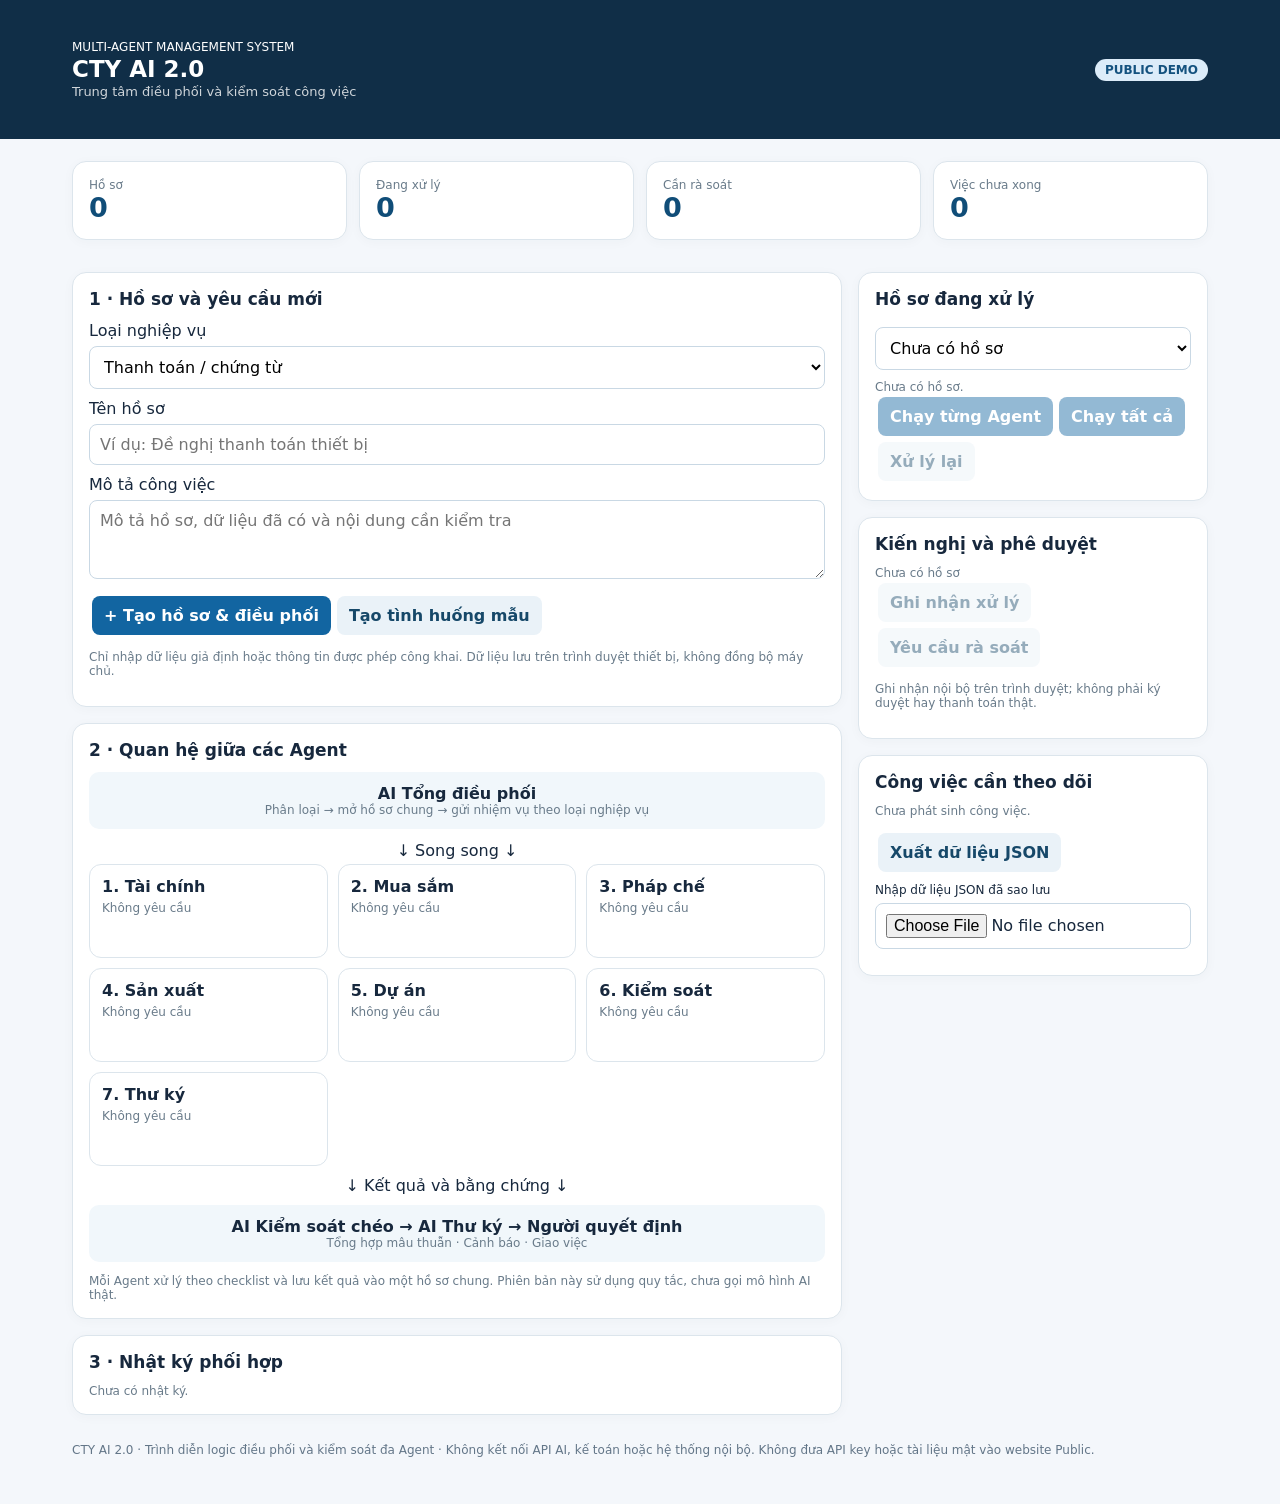
==== cty-ai-2-0/index.html @ 14b67c12 "Add CTY AI 2.0 standalone multi-agent public demo" ====
<!doctype html>
<html lang="vi"><head><meta charset="utf-8"><meta name="viewport" content="width=device-width, initial-scale=1">
<title>CTY AI 2.0 | Multi-Agent Workspace</title>
<style>
:root{font-family:system-ui,-apple-system,Segoe UI,sans-serif;color:#17283d;background:#f4f7fb}*{box-sizing:border-box}
body{margin:0}.wrap{max-width:1180px;margin:auto;padding:22px}header{background:#102e47;color:white;padding:18px 0}.top{display:flex;justify-content:space-between;align-items:center;gap:10px}.top h1{margin:2px 0;font-size:23px}.muted{color:#697b8a}.small{font-size:12px}.pill{display:inline-block;border-radius:30px;background:#dcecf9;color:#14527f;padding:4px 10px;font-size:12px;font-weight:700}.layout{display:grid;grid-template-columns:1fr 350px;gap:16px}.card{background:#fff;border:1px solid #dce5ec;border-radius:14px;padding:16px;margin-bottom:16px;box-shadow:0 2px 12px #18324e08}.kpis{display:grid;grid-template-columns:repeat(4,1fr);gap:12px}.kpi strong{display:block;font-size:27px;color:#104d78}.agents{display:grid;grid-template-columns:repeat(3,1fr);gap:10px}.agent{border:1px solid #dce5ec;padding:12px;border-radius:12px;min-height:94px}.agent.done{border-color:#2d9e78;background:#effbf6}.agent.active{border-color:#197fc3;background:#ecf7ff}.agent b{display:block;margin-bottom:5px}.flow{background:#f1f7fb;padding:12px;border-radius:10px;text-align:center;margin-bottom:12px}button,select,input,textarea{font:inherit}input,select,textarea{width:100%;padding:10px;border-radius:8px;border:1px solid #c9d8e4;margin:6px 0 10px;background:white}button{border:none;border-radius:8px;background:#1265a1;color:white;padding:10px 12px;cursor:pointer;font-weight:650;margin:3px}button.alt{background:#eaf2f8;color:#164869}button:disabled{opacity:.45;cursor:not-allowed}h2{font-size:17px;margin:0 0 12px}h3{font-size:14px;margin:12px 0 7px}.log{border-left:3px solid #2081bb;padding:9px 12px;background:#f6f9fc;margin-bottom:8px;border-radius:0 8px 8px 0;font-size:13px}.warn{border-left-color:#d28d23}.good{border-left-color:#29966b}.task{border-bottom:1px solid #e6edf3;padding:8px 0;font-size:13px}.task:last-child{border:0}.tag{font-size:11px;border:1px solid #d4e0e9;padding:3px 6px;border-radius:5px}.footer{font-size:12px;color:#637688;padding:12px 0 25px}@media(max-width:860px){.layout{grid-template-columns:1fr}.kpis{grid-template-columns:repeat(2,1fr)}}@media(max-width:500px){.agents{grid-template-columns:repeat(2,1fr)}.wrap{padding:12px}.top h1{font-size:20px}}
</style></head><body>
<header><div class="wrap top"><div><div class="small">MULTI-AGENT MANAGEMENT SYSTEM</div><h1>CTY AI 2.0</h1><div style="opacity:.8;font-size:13px">Trung tâm điều phối và kiểm soát công việc</div></div><span class="pill">PUBLIC DEMO</span></div></header>
<main class="wrap">
<div class="kpis" id="kpis"></div>
<div class="layout" style="margin-top:16px"><section>
<div class="card"><h2>1 · Hồ sơ và yêu cầu mới</h2><label>Loại nghiệp vụ</label><select id="type"><option value="payment">Thanh toán / chứng từ</option><option value="purchase">Mua sắm / hợp đồng</option><option value="production">Sản lượng / doanh thu</option><option value="project">Dự án / tiến độ</option><option value="document">Văn bản / pháp chế</option></select>
<label>Tên hồ sơ</label><input id="name" maxlength="140" placeholder="Ví dụ: Đề nghị thanh toán thiết bị"><label>Mô tả công việc</label><textarea id="description" rows="3" maxlength="3000" placeholder="Mô tả hồ sơ, dữ liệu đã có và nội dung cần kiểm tra"></textarea><div><button id="create">+ Tạo hồ sơ & điều phối</button><button id="sample" class="alt">Tạo tình huống mẫu</button></div><p class="small muted">Chỉ nhập dữ liệu giả định hoặc thông tin được phép công khai. Dữ liệu lưu trên trình duyệt thiết bị, không đồng bộ máy chủ.</p></div>
<div class="card"><h2>2 · Quan hệ giữa các Agent</h2><div class="flow"><b>AI Tổng điều phối</b><div class="small muted">Phân loại → mở hồ sơ chung → gửi nhiệm vụ theo loại nghiệp vụ</div></div><div style="text-align:center;margin:4px">↓ Song song ↓</div><div class="agents" id="agents"></div><div style="text-align:center;margin:10px">↓ Kết quả và bằng chứng ↓</div><div class="flow"><b>AI Kiểm soát chéo → AI Thư ký → Người quyết định</b><div class="small muted">Tổng hợp mâu thuẫn · Cảnh báo · Giao việc</div></div><div class="small muted">Mỗi Agent xử lý theo checklist và lưu kết quả vào một hồ sơ chung. Phiên bản này sử dụng quy tắc, chưa gọi mô hình AI thật.</div></div>
<div class="card"><h2>3 · Nhật ký phối hợp</h2><div id="log" style="max-height:430px;overflow:auto"></div></div>
</section><aside>
<div class="card"><h2>Hồ sơ đang xử lý</h2><select id="caseSelect"></select><div id="detail" class="small muted">Chưa có hồ sơ.</div><button id="step">Chạy từng Agent</button><button id="run">Chạy tất cả</button><button id="reset" class="alt">Xử lý lại</button></div>
<div class="card"><h2>Kiến nghị và phê duyệt</h2><div id="decision" class="small muted">Đang chờ kết quả các Agent.</div><button id="accept" class="alt">Ghi nhận xử lý</button><button id="revise" class="alt">Yêu cầu rà soát</button><p class="small muted">Ghi nhận nội bộ trên trình duyệt; không phải ký duyệt hay thanh toán thật.</p></div>
<div class="card"><h2>Công việc cần theo dõi</h2><div id="tasks"></div><div style="margin-top:12px"><button id="export" class="alt">Xuất dữ liệu JSON</button><label style="display:block;margin-top:8px;font-size:12px">Nhập dữ liệu JSON đã sao lưu</label><input id="import" type="file" accept=".json,application/json"></div></div>
</aside></div>
<div class="footer">CTY AI 2.0 · Trình diễn logic điều phối và kiểm soát đa Agent · Không kết nối API AI, kế toán hoặc hệ thống nội bộ. Không đưa API key hoặc tài liệu mật vào website Public.</div>
</main><script>
(()=>{
const KEY='cty_ai_v2_workspace';const names=['Tài chính','Mua sắm','Pháp chế','Sản xuất','Dự án','Kiểm soát','Thư ký'];const el=x=>document.getElementById(x);
let data;try{data=JSON.parse(localStorage.getItem(KEY)||'{}')}catch(e){data={}}if(!Array.isArray(data.cases))data.cases=[];if(!Array.isArray(data.tasks))data.tasks=[];let selected=data.cases[0]?.id||null;
const plans={payment:[0,1,2,3,5,6],purchase:[0,1,2,5,6],production:[0,3,5,6],project:[0,2,3,4,5,6],document:[2,5,6]};
const labels={payment:'Thanh toán',purchase:'Mua sắm',production:'Sản xuất',project:'Dự án',document:'Văn bản'};
const escapeHtml=s=>String(s??'').replace(/[&<>"']/g,c=>({'&':'&amp;','<':'&lt;','>':'&gt;','"':'&quot;',"'":'&#39;'}[c]));
function save(){localStorage.setItem(KEY,JSON.stringify(data))}
function pick(){return data.cases.find(c=>c.id===selected)}
function addLog(c,agent,message,level='ok'){c.logs.push({agent,message,level,date:new Date().toLocaleString('vi-VN')})}
function runAgent(c,id){const v=(c.description+' '+c.name).toLowerCase();const issues=[];let result='';
if(id===0){result='Kiểm tra giá trị, ngân sách, công nợ và điều kiện thanh toán.';if(/thanh toán|chi phí|tiền/.test(v)&&!/ngân sách|dự toán/.test(v))issues.push('Chưa xác nhận nguồn ngân sách/dự toán.')}
if(id===1){result='Kiểm tra yêu cầu mua sắm, hợp đồng, nghiệm thu, hóa đơn.';if(/thanh toán|hợp đồng|mua sắm/.test(v)&&!/nghiệm thu/.test(v))issues.push('Chưa thấy thông tin nghiệm thu trong mô tả.')}
if(id===2){result='Kiểm tra điều khoản, căn cứ pháp lý và thẩm quyền ký.';if(/không tạm ứng/.test(v)&&/50%|thanh toán khi ký/.test(v))issues.push('Điều khoản không tạm ứng có khả năng mâu thuẫn với trả tiền khi ký.');if(!/thẩm quyền|phê duyệt|ký duyệt/.test(v))issues.push('Chưa có bằng chứng về thẩm quyền phê duyệt.')}
if(id===3){result='Kiểm tra xác nhận khối lượng, sản lượng hoặc bộ phận sử dụng.';if(/sản lượng|doanh thu/.test(v)&&!/kwh|mwh|triệu|kế hoạch/.test(v))issues.push('Chưa có chỉ tiêu đo lường để phân tích biến động.')}
if(id===4){result='Kiểm tra mốc tiến độ, dự toán đầu tư và trách nhiệm thực hiện.';if(!/tiến độ|ngày|mốc/.test(v))issues.push('Chưa có mốc tiến độ để kiểm tra.')}
if(id===5){const prev=Object.values(c.results).filter(x=>x.id!==5);const found=prev.flatMap(x=>x.issues);result='Đối chiếu '+prev.length+' kết quả chuyên môn, tổng hợp cảnh báo.';if(found.length)issues.push('Có '+found.length+' vấn đề cần được người phụ trách kiểm tra và làm rõ.');if(!prev.length)issues.push('Chưa đủ kết quả chuyên môn để kiểm soát chéo.')}
if(id===6){result='Tổng hợp biên bản xử lý, lập đầu việc theo các cảnh báo và chuyển người có thẩm quyền.';const warnings=Object.values(c.results).filter(x=>x.id!==6).flatMap(x=>x.issues);if(warnings.length){const tid=c.id+'-TASK';if(!data.tasks.some(x=>x.id===tid))data.tasks.push({id:tid,title:'Rà soát và hoàn thiện hồ sơ: '+c.name,caseId:c.id,done:false})}}
c.results[id]={id,result,issues,time:new Date().toISOString()};addLog(c,names[id],result+(issues.length?' Cảnh báo: '+issues.join(' | '):''),issues.length?'warn':'ok');c.cursor++;
if(c.cursor>=c.sequence.length){c.status=Object.values(c.results).some(x=>x.issues.length)?'Cần rà soát':'Chờ xác nhận';addLog(c,'Tổng điều phối','Kết thúc lượt xử lý. Trạng thái: '+c.status)}
save();render()}
function step(){const c=pick();if(c&&c.cursor<c.sequence.length)runAgent(c,c.sequence[c.cursor])}
function create(type,name,description){const c={id:'CTY-'+Date.now(),type,name,description,status:'Đang xử lý',sequence:plans[type].slice(),cursor:0,results:{},logs:[],decision:'',created:new Date().toISOString()};addLog(c,'Tổng điều phối','Mở hồ sơ '+c.id+'. Phân công '+c.sequence.map(i=>names[i]).join(', '));data.cases.unshift(c);selected=c.id;save();render()}
function render(){
const c=pick();el('kpis').innerHTML=[['Hồ sơ',data.cases.length],['Đang xử lý',data.cases.filter(x=>x.status==='Đang xử lý').length],['Cần rà soát',data.cases.filter(x=>x.status==='Cần rà soát').length],['Việc chưa xong',data.tasks.filter(x=>!x.done).length]].map(x=>'<div class="card kpi"><div class="small muted">'+x[0]+'</div><strong>'+x[1]+'</strong></div>').join('');
el('caseSelect').innerHTML=data.cases.length?data.cases.map(x=>'<option value="'+escapeHtml(x.id)+'">'+escapeHtml(x.name)+' · '+escapeHtml(x.id)+'</option>').join(''):'<option value="">Chưa có hồ sơ</option>';el('caseSelect').value=selected||'';
el('agents').innerHTML=names.map((n,i)=>{const done=!!c?.results[i],required=!!c?.sequence.includes(i);return '<div class="agent '+(done?'done':'')+'"><b>'+(i+1)+'. '+n+'</b><div class="small muted">'+(done?'✓ Hoàn thành':required?'Đang chờ':'Không yêu cầu')+'</div></div>'}).join('');
el('detail').innerHTML=c?'<b>'+escapeHtml(c.name)+'</b><p>'+escapeHtml(c.description)+'</p><span class="tag">'+labels[c.type]+'</span> <span class="tag">'+escapeHtml(c.status)+'</span><p>'+c.cursor+'/'+c.sequence.length+' Agent đã xử lý</p>':'Chưa có hồ sơ.';
el('log').innerHTML=c?.logs.length?c.logs.map(l=>'<div class="log '+(l.level==='warn'?'warn':'good')+'"><b>'+escapeHtml(l.agent)+'</b><div>'+escapeHtml(l.message)+'</div><div class="small muted">'+escapeHtml(l.date)+'</div></div>').join(''):'<div class="muted small">Chưa có nhật ký.</div>';
const warns=c?Object.values(c.results).flatMap(x=>x.issues):[];el('decision').innerHTML=c?'<b>'+escapeHtml(c.status)+'</b><p>'+escapeHtml(c.decision||'Chưa có quyết định của người phụ trách.')+'</p>'+(warns.length?'<h3>Các vấn đề cần xác minh</h3>'+warns.map(t=>'<div class="task">⚠ '+escapeHtml(t)+'</div>').join(''):'<p>Chưa phát hiện cảnh báo theo quy tắc mô phỏng. Không đồng nghĩa hồ sơ hợp lệ.</p>'):'Chưa có hồ sơ';
el('tasks').innerHTML=data.tasks.length?data.tasks.map(t=>'<label class="task" style="display:flex;gap:8px;align-items:start"><input type="checkbox" data-task="'+escapeHtml(t.id)+'" '+(t.done?'checked':'')+' style="width:18px;margin:2px 0"><span>'+escapeHtml(t.title)+'</span></label>').join(''):'<div class="small muted">Chưa phát sinh công việc.</div>';
el('step').disabled=!c||c.cursor>=c.sequence.length;el('run').disabled=!c||c.cursor>=c.sequence.length;el('reset').disabled=!c;el('accept').disabled=!c||c.cursor<c.sequence.length;el('revise').disabled=!c;
}
el('create').onclick=()=>{const name=el('name').value.trim(),desc=el('description').value.trim();if(!name||!desc){alert('Cần nhập tên và mô tả hồ sơ.');return}create(el('type').value,name,desc);el('name').value='';el('description').value=''};
el('sample').onclick=()=>create('payment','Thanh toán thiết bị 800 triệu đồng','Hợp đồng 800 triệu đồng, có hóa đơn và đề nghị thanh toán. Chưa đính kèm nghiệm thu.');
el('caseSelect').onchange=e=>{selected=e.target.value;render()};el('step').onclick=step;el('run').onclick=()=>{const c=pick();if(c){while(c.cursor<c.sequence.length)runAgent(c,c.sequence[c.cursor])}};
el('reset').onclick=()=>{const c=pick();if(c){c.results={};c.cursor=0;c.status='Đang xử lý';c.decision='';c.logs=[];addLog(c,'Tổng điều phối','Bắt đầu lượt xử lý mới');save();render()}};
el('accept').onclick=()=>{const c=pick();if(c){c.decision='Người quản lý đã ghi nhận kiến nghị để thực hiện bước kiểm tra/phê duyệt bên ngoài hệ thống.';save();render()}};
el('revise').onclick=()=>{const c=pick();if(c){c.decision='Người quản lý yêu cầu rà soát lại.';c.status='Cần rà soát';save();render()}};
el('tasks').onchange=e=>{const id=e.target?.dataset?.task;if(id){const t=data.tasks.find(x=>x.id===id);if(t)t.done=e.target.checked;save();render()}};
el('export').onclick=()=>{const blob=new Blob([JSON.stringify({version:2,exportedAt:new Date().toISOString(),...data},null,2)],{type:'application/json'}),a=document.createElement('a');a.href=URL.createObjectURL(blob);a.download='cty-ai-2-backup.json';a.click();setTimeout(()=>URL.revokeObjectURL(a.href),500)};
el('import').onchange=async e=>{const f=e.target.files?.[0];if(!f)return;try{const obj=JSON.parse(await f.text());if(!Array.isArray(obj.cases)||!Array.isArray(obj.tasks))throw Error('Sai định dạng');if(!confirm('Thay dữ liệu hiện tại bằng bản sao lưu?'))return;data={cases:obj.cases,tasks:obj.tasks};selected=data.cases[0]?.id||null;save();render()}catch(err){alert('Không đọc được dữ liệu sao lưu: '+err.message)}e.target.value=''};
render();
})();
</script></body></html>
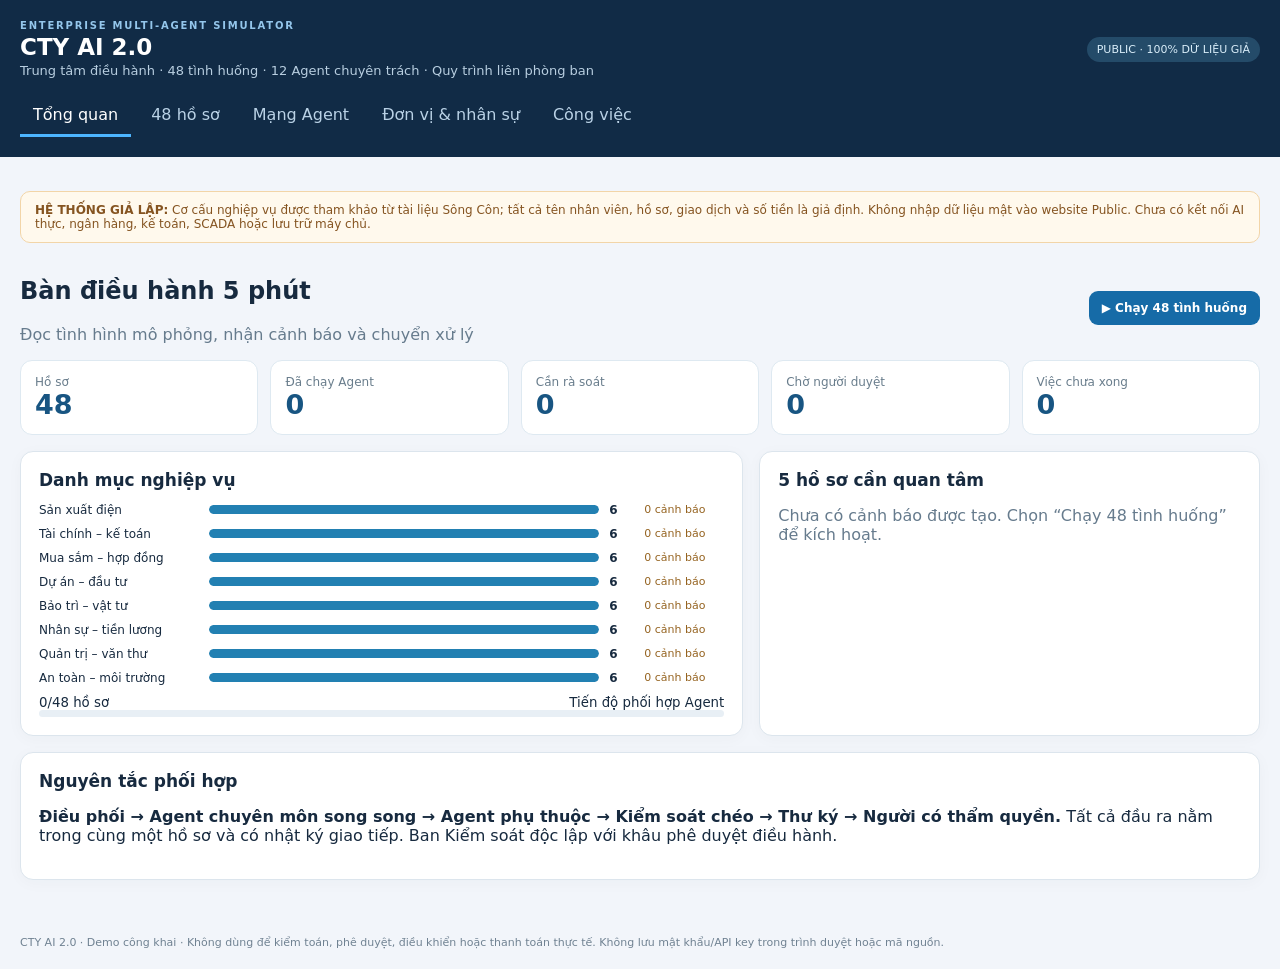
==== commit 1a50ebe6: "Upgrade CTY AI 2.0 to 48-scenario multi-department agent simulation" ====
--- a/cty-ai-2-0/index.html
+++ b/cty-ai-2-0/index.html
@@ -1,66 +1,103 @@
-<!doctype html>
-<html lang="vi"><head><meta charset="utf-8"><meta name="viewport" content="width=device-width, initial-scale=1">
-<title>CTY AI 2.0 | Multi-Agent Workspace</title>
-<style>
-:root{font-family:system-ui,-apple-system,Segoe UI,sans-serif;color:#17283d;background:#f4f7fb}*{box-sizing:border-box}
-body{margin:0}.wrap{max-width:1180px;margin:auto;padding:22px}header{background:#102e47;color:white;padding:18px 0}.top{display:flex;justify-content:space-between;align-items:center;gap:10px}.top h1{margin:2px 0;font-size:23px}.muted{color:#697b8a}.small{font-size:12px}.pill{display:inline-block;border-radius:30px;background:#dcecf9;color:#14527f;padding:4px 10px;font-size:12px;font-weight:700}.layout{display:grid;grid-template-columns:1fr 350px;gap:16px}.card{background:#fff;border:1px solid #dce5ec;border-radius:14px;padding:16px;margin-bottom:16px;box-shadow:0 2px 12px #18324e08}.kpis{display:grid;grid-template-columns:repeat(4,1fr);gap:12px}.kpi strong{display:block;font-size:27px;color:#104d78}.agents{display:grid;grid-template-columns:repeat(3,1fr);gap:10px}.agent{border:1px solid #dce5ec;padding:12px;border-radius:12px;min-height:94px}.agent.done{border-color:#2d9e78;background:#effbf6}.agent.active{border-color:#197fc3;background:#ecf7ff}.agent b{display:block;margin-bottom:5px}.flow{background:#f1f7fb;padding:12px;border-radius:10px;text-align:center;margin-bottom:12px}button,select,input,textarea{font:inherit}input,select,textarea{width:100%;padding:10px;border-radius:8px;border:1px solid #c9d8e4;margin:6px 0 10px;background:white}button{border:none;border-radius:8px;background:#1265a1;color:white;padding:10px 12px;cursor:pointer;font-weight:650;margin:3px}button.alt{background:#eaf2f8;color:#164869}button:disabled{opacity:.45;cursor:not-allowed}h2{font-size:17px;margin:0 0 12px}h3{font-size:14px;margin:12px 0 7px}.log{border-left:3px solid #2081bb;padding:9px 12px;background:#f6f9fc;margin-bottom:8px;border-radius:0 8px 8px 0;font-size:13px}.warn{border-left-color:#d28d23}.good{border-left-color:#29966b}.task{border-bottom:1px solid #e6edf3;padding:8px 0;font-size:13px}.task:last-child{border:0}.tag{font-size:11px;border:1px solid #d4e0e9;padding:3px 6px;border-radius:5px}.footer{font-size:12px;color:#637688;padding:12px 0 25px}@media(max-width:860px){.layout{grid-template-columns:1fr}.kpis{grid-template-columns:repeat(2,1fr)}}@media(max-width:500px){.agents{grid-template-columns:repeat(2,1fr)}.wrap{padding:12px}.top h1{font-size:20px}}
-</style></head><body>
-<header><div class="wrap top"><div><div class="small">MULTI-AGENT MANAGEMENT SYSTEM</div><h1>CTY AI 2.0</h1><div style="opacity:.8;font-size:13px">Trung tâm điều phối và kiểm soát công việc</div></div><span class="pill">PUBLIC DEMO</span></div></header>
-<main class="wrap">
-<div class="kpis" id="kpis"></div>
-<div class="layout" style="margin-top:16px"><section>
-<div class="card"><h2>1 · Hồ sơ và yêu cầu mới</h2><label>Loại nghiệp vụ</label><select id="type"><option value="payment">Thanh toán / chứng từ</option><option value="purchase">Mua sắm / hợp đồng</option><option value="production">Sản lượng / doanh thu</option><option value="project">Dự án / tiến độ</option><option value="document">Văn bản / pháp chế</option></select>
-<label>Tên hồ sơ</label><input id="name" maxlength="140" placeholder="Ví dụ: Đề nghị thanh toán thiết bị"><label>Mô tả công việc</label><textarea id="description" rows="3" maxlength="3000" placeholder="Mô tả hồ sơ, dữ liệu đã có và nội dung cần kiểm tra"></textarea><div><button id="create">+ Tạo hồ sơ & điều phối</button><button id="sample" class="alt">Tạo tình huống mẫu</button></div><p class="small muted">Chỉ nhập dữ liệu giả định hoặc thông tin được phép công khai. Dữ liệu lưu trên trình duyệt thiết bị, không đồng bộ máy chủ.</p></div>
-<div class="card"><h2>2 · Quan hệ giữa các Agent</h2><div class="flow"><b>AI Tổng điều phối</b><div class="small muted">Phân loại → mở hồ sơ chung → gửi nhiệm vụ theo loại nghiệp vụ</div></div><div style="text-align:center;margin:4px">↓ Song song ↓</div><div class="agents" id="agents"></div><div style="text-align:center;margin:10px">↓ Kết quả và bằng chứng ↓</div><div class="flow"><b>AI Kiểm soát chéo → AI Thư ký → Người quyết định</b><div class="small muted">Tổng hợp mâu thuẫn · Cảnh báo · Giao việc</div></div><div class="small muted">Mỗi Agent xử lý theo checklist và lưu kết quả vào một hồ sơ chung. Phiên bản này sử dụng quy tắc, chưa gọi mô hình AI thật.</div></div>
-<div class="card"><h2>3 · Nhật ký phối hợp</h2><div id="log" style="max-height:430px;overflow:auto"></div></div>
-</section><aside>
-<div class="card"><h2>Hồ sơ đang xử lý</h2><select id="caseSelect"></select><div id="detail" class="small muted">Chưa có hồ sơ.</div><button id="step">Chạy từng Agent</button><button id="run">Chạy tất cả</button><button id="reset" class="alt">Xử lý lại</button></div>
-<div class="card"><h2>Kiến nghị và phê duyệt</h2><div id="decision" class="small muted">Đang chờ kết quả các Agent.</div><button id="accept" class="alt">Ghi nhận xử lý</button><button id="revise" class="alt">Yêu cầu rà soát</button><p class="small muted">Ghi nhận nội bộ trên trình duyệt; không phải ký duyệt hay thanh toán thật.</p></div>
-<div class="card"><h2>Công việc cần theo dõi</h2><div id="tasks"></div><div style="margin-top:12px"><button id="export" class="alt">Xuất dữ liệu JSON</button><label style="display:block;margin-top:8px;font-size:12px">Nhập dữ liệu JSON đã sao lưu</label><input id="import" type="file" accept=".json,application/json"></div></div>
-</aside></div>
-<div class="footer">CTY AI 2.0 · Trình diễn logic điều phối và kiểm soát đa Agent · Không kết nối API AI, kế toán hoặc hệ thống nội bộ. Không đưa API key hoặc tài liệu mật vào website Public.</div>
-</main><script>
+<!doctype html><html lang="vi"><head><meta charset="utf-8"><meta name="viewport" content="width=device-width,initial-scale=1"><title>CTY AI 2.0 | Doanh nghiệp giả lập 48 tình huống</title><style>
+:root{font-family:Inter,system-ui,-apple-system,"Segoe UI",sans-serif;color:#172a3f;background:#f2f5fa}*{box-sizing:border-box}body{margin:0}button,input,select,textarea{font:inherit}button{cursor:pointer}button:disabled{opacity:.45;cursor:not-allowed}.shell{max-width:1440px;margin:0 auto;padding:20px}.top{background:#112b46;color:white}.head{display:flex;align-items:center;justify-content:space-between;gap:16px}.top h1{margin:3px 0;font-size:23px}.top p{margin:0;color:#b8cee0;font-size:13px}.eyebrow{font-size:10px;letter-spacing:1.8px;font-weight:750;color:#94c6eb}.badge{padding:6px 10px;background:#244b69;color:#d9edf9;border-radius:30px;font-size:11px;white-space:nowrap}.nav{display:flex;gap:7px;overflow:auto;margin-top:17px;padding-bottom:0}.nav button{white-space:nowrap;padding:10px 13px;color:#bad2e6;background:transparent;border:0;border-bottom:3px solid transparent}.nav button.selected{color:white;border-color:#4db5ff}.notice{padding:11px 14px;border:1px solid #f2d5a8;background:#fff9ed;color:#855421;border-radius:10px;font-size:12px;margin:14px 0}.view[hidden]{display:none}.grid{display:grid;grid-template-columns:1.3fr .9fr;gap:16px}.card{background:white;border:1px solid #dce5ed;border-radius:13px;padding:18px;margin-bottom:16px;box-shadow:0 3px 16px #18334b08}.card h2{font-size:17px;margin:0 0 13px}.card h3{font-size:14px;margin:13px 0 9px}.muted,.tiny{color:#667b8d}.tiny{font-size:11px}.metrics{display:grid;grid-template-columns:repeat(5,minmax(0,1fr));gap:12px}.metric{background:#fff;border:1px solid #dee9f1;border-radius:12px;padding:14px}.metric span{color:#697d8c;font-size:12px;display:block}.metric strong{font-size:27px;display:block;color:#185582}.actions{display:flex;gap:8px;flex-wrap:wrap;margin:13px 0}.actions button,button.btn{border:0;padding:10px 13px;border-radius:9px;background:#166ba7;color:white;font-weight:650;font-size:12px}.actions button.ghost,button.ghost{background:#e9f1f7;color:#245574;border:0;padding:10px 13px;border-radius:9px;font-weight:650;font-size:12px}.split{display:flex;justify-content:space-between;gap:15px;align-items:center}.barline{display:grid;grid-template-columns:160px 1fr 25px 80px;align-items:center;gap:10px;font-size:12px;margin:10px 0}.bar{height:9px;background:#e8eef4;border-radius:20px;overflow:hidden}.bar i{background:#2280b2;display:block;height:100%;border-radius:20px}.barline em{font-size:11px;color:#956320;font-style:normal}.progress{height:7px;border-radius:30px;background:#e8eff5;overflow:hidden}.progress i{display:block;height:100%;background:#1a9c80}.linkrow,.case-row{display:flex;justify-content:space-between;align-items:center;gap:12px;width:100%;border:0;border-bottom:1px solid #e8eef4;text-align:left;padding:12px;background:white;color:#22394a}.linkrow:hover,.case-row:hover,.case-row.active{background:#eff7fc}.linkrow b{font-size:11px;color:#ae5a27}.case-row b,.case-row small{display:block}.case-row small{font-size:11px;color:#657c8d;margin-top:4px}.case-row .right{text-align:right;flex-shrink:0}.status{display:inline-block;background:#e5f3fb;color:#24658b;border-radius:15px;padding:4px 9px;font-size:11px;font-weight:700}.status.danger{background:#fff0e8;color:#a24a26}.formrow{display:grid;grid-template-columns:1fr 1fr;gap:12px}label.field{font-size:12px;font-weight:650;display:block}input:not([type=checkbox]):not([type=file]),select,textarea{display:block;width:100%;border:1px solid #cfdee8;border-radius:9px;padding:10px 11px;background:white;color:#173047;margin:7px 0 13px;outline-color:#3893c9}input[type=file]{width:100%;max-width:100%;font-size:12px}.scroll{max-height:650px;overflow:auto}.detailhead{display:flex;justify-content:space-between;align-items:start;gap:12px}.detailhead small{font-size:11px;color:#697e90}.detailhead h2{margin:4px 0 10px}.facts{display:grid;grid-template-columns:repeat(2,1fr);gap:9px}.facts>div{border:1px solid #e2eaf0;border-radius:9px;padding:9px}.facts small,.facts b{display:block}.facts small{font-size:10px;color:#718394}.facts b{font-size:12px;margin-top:3px}.chain{display:grid;grid-template-columns:repeat(3,minmax(0,1fr));gap:8px}.chainnode{border:1px solid #dbe5eb;border-radius:9px;padding:10px;font-size:12px;min-height:89px}.chainnode.done{background:#edf9f2;border-color:#8fd0ad}.chainnode.ready{background:#eff7ff;border-color:#7bb9e0}.chainnode b,.chainnode small,.chainnode span{display:block}.chainnode small{color:#738392;font-size:10px;margin:5px 0}.chainnode span{font-size:10px;color:#426778}.issue{border-left:3px solid #d9923b;background:#fff9ef;padding:11px;margin:8px 0;font-size:12px}.issue b,.issue small,.issue span{display:block}.issue small{color:#886132;margin:5px 0}.event{border-left:2px solid #8ab8d7;padding:9px 12px;background:#f5f9fc;margin:7px 0;font-size:12px}.event small,.event b,.event span{display:block}.event small{color:#728391;font-size:10px}.scrollLog{max-height:350px;overflow:auto}.agentgrid{display:grid;grid-template-columns:repeat(3,minmax(0,1fr));gap:9px}.agentcard{background:white;text-align:left;border:1px solid #d8e4eb;border-radius:10px;padding:13px;min-height:125px;color:#172e42}.agentcard.selected{border:2px solid #2084bd;background:#f0f9ff}.agentcard b,.agentcard small,.agentcard span{display:block}.agentcard small{font-size:11px;color:#708292;margin:7px 0}.agentcard span{font-size:11px;color:#1a7099}.orggrid{display:grid;grid-template-columns:repeat(3,minmax(0,1fr));gap:14px}.orgbox{border:1px solid #dde7ef;border-radius:11px;background:white;padding:14px}.orgbox>b,.orgbox>small,.orgbox>span{display:block}.orgbox>small{font-size:11px;color:#6b8091;margin:6px 0}.orgbox>span{color:#176fa5;font-size:11px}.person{border-top:1px solid #edf1f5;padding:8px 0;font-size:12px}.person b,.person small{display:block}.person small{color:#7b8b98;font-size:10px}.task{display:flex;gap:12px;border-bottom:1px solid #e9eef3;padding:12px 0;align-items:start}.task input{width:17px;height:17px;flex-shrink:0}.task span{flex:1}.task b,.task small{display:block}.task b{font-size:12px}.task small{font-size:11px;color:#718190;margin-top:5px}.footer{padding:20px;color:#708292;font-size:11px}.toast{position:fixed;right:20px;bottom:20px;max-width:400px;background:#15334e;color:white;border-radius:10px;padding:13px 17px;box-shadow:0 8px 35px #1233;z-index:9}.toast[hidden]{display:none}@media(max-width:1000px){.grid{grid-template-columns:1fr}.metrics{grid-template-columns:repeat(3,1fr)}.orggrid{grid-template-columns:repeat(2,1fr)}}@media(max-width:620px){.shell{padding:12px}.metrics{grid-template-columns:repeat(2,1fr)}.agentgrid,.orggrid,.chain{grid-template-columns:repeat(2,1fr)}.barline{grid-template-columns:100px 1fr 20px 70px;font-size:10px}.formrow{grid-template-columns:1fr}.detailhead{display:block}.top h1{font-size:20px}}
+</style></head><body><header class="top"><div class="shell"><div class="head"><div><div class="eyebrow">ENTERPRISE MULTI-AGENT SIMULATOR</div><h1>CTY AI 2.0</h1><p>Trung tâm điều hành · 48 tình huống · 12 Agent chuyên trách · Quy trình liên phòng ban</p></div><span class="badge">PUBLIC · 100% DỮ LIỆU GIẢ</span></div><nav class="nav"><button data-view="overview" class="selected">Tổng quan</button><button data-view="cases">48 hồ sơ</button><button data-view="agents">Mạng Agent</button><button data-view="people">Đơn vị & nhân sự</button><button data-view="tasks">Công việc</button></nav></div></header><main class="shell"><div class="notice"><b>HỆ THỐNG GIẢ LẬP:</b> Cơ cấu nghiệp vụ được tham khảo từ tài liệu Sông Côn; tất cả tên nhân viên, hồ sơ, giao dịch và số tiền là giả định. Không nhập dữ liệu mật vào website Public. Chưa có kết nối AI thực, ngân hàng, kế toán, SCADA hoặc lưu trữ máy chủ.</div><section class="view" id="v-overview"><div class="split"><div><h2>Bàn điều hành 5 phút</h2><p class="muted">Đọc tình hình mô phỏng, nhận cảnh báo và chuyển xử lý</p></div><button id="runAll" class="btn">▶ Chạy 48 tình huống</button></div><div class="metrics" id="metrics"></div><div class="grid" style="margin-top:16px"><div class="card"><h2>Danh mục nghiệp vụ</h2><div id="domainChart"></div><div class="split"><small id="progressText"></small><small>Tiến độ phối hợp Agent</small></div><div class="progress"><i id="progressFill" style="width:0%"></i></div></div><div class="card"><h2>5 hồ sơ cần quan tâm</h2><div id="priorityCases"></div></div></div><div class="card"><h2>Nguyên tắc phối hợp</h2><p><b>Điều phối → Agent chuyên môn song song → Agent phụ thuộc → Kiểm soát chéo → Thư ký → Người có thẩm quyền.</b> Tất cả đầu ra nằm trong cùng một hồ sơ và có nhật ký giao tiếp. Ban Kiểm soát độc lập với khâu phê duyệt điều hành.</p></div></section><section class="view" id="v-cases" hidden><div class="split"><h2>Quản lý hồ sơ <small class="muted" id="caseCount"></small></h2><button id="runAll2" class="btn">▶ Xử lý toàn bộ hồ sơ mới</button></div><div class="grid"><div><div class="card"><div class="formrow"><input id="search" placeholder="Tìm mã hồ sơ, tên, người phụ trách…"><select id="domainFilter"></select></div><select id="statusFilter"></select><div id="caseList" class="scroll"></div></div><div class="card"><h2>Tạo hồ sơ mới</h2><label class="field">Nghiệp vụ<select id="newDomain"></select></label><label class="field">Tên hồ sơ<input id="newTitle" maxlength="160" placeholder="Tên hồ sơ…"></label><label class="field">Mô tả<textarea id="newDesc" rows="3" maxlength="3000"></textarea></label><div class="formrow"><label class="field">Nhân viên phụ trách giả<select id="newOwner"></select></label><label class="field">Giá trị giả định (triệu đồng)<input id="newAmount" type="number" min="0" step="1" value="0"></label></div><button id="newCase" class="btn">+ Tạo hồ sơ</button><p class="muted tiny">Hồ sơ mới chưa có cảnh báo theo quy tắc; chỉ mô tả bằng chữ không đủ thay thế chứng từ gốc.</p></div></div><div class="card" id="selectedCase"></div></div></section><section class="view" id="v-agents" hidden><h2>12 Agent và quan hệ phụ thuộc</h2><p class="muted">Chọn một Agent để xem luồng nhận/chuyển kết quả trong 8 nhóm nghiệp vụ</p><div class="agentgrid" id="agentsGrid"></div><div class="card" id="agentDetail" style="margin-top:16px"></div></section><section class="view" id="v-people" hidden><h2>Cơ cấu bộ phận và 31 nhân viên giả định</h2><p class="muted">Tên cá nhân hoàn toàn do AI tạo; tên đơn vị là nhóm nghiệp vụ tham khảo, một số nhóm chỉ là đầu mối chức năng mô phỏng. Không phải danh bạ nhân sự GSC.</p><div class="orggrid" id="orgGrid"></div></section><section class="view" id="v-tasks" hidden><div class="split"><h2>Theo dõi công việc</h2><b id="taskCount"></b></div><div class="grid"><div class="card" id="taskList"></div><div class="card"><h2>Sao lưu dữ liệu</h2><p class="muted">Dữ liệu được lưu riêng trong trình duyệt thiết bị; không đồng bộ giữa máy.</p><div class="actions"><button id="exportJSON">Xuất JSON</button><button id="exportCSV" class="ghost">Xuất CSV</button><button id="resetDemo" class="ghost">Khôi phục 48 tình huống</button></div><label class="field">Nhập lại bản sao lưu JSON<input id="importFile" type="file" accept=".json,application/json"></label><p class="muted tiny">Hành động đặt lại sẽ xóa dữ liệu đã tạo trong bộ nhớ trình duyệt của website này.</p></div></div></section></main><footer class="shell footer">CTY AI 2.0 · Demo công khai · Không dùng để kiểm toán, phê duyệt, điều khiển hoặc thanh toán thực tế. Không lưu mật khẩu/API key trong trình duyệt hoặc mã nguồn.</footer><div class="toast" id="toast" hidden></div><script>window.CTY_SEED={"departments":[["BĐH","Ban Tổng Giám đốc","Điều hành, phê duyệt và giao việc"],["TCKT","Phòng Tài chính – Kế toán","Ngân sách, thanh toán, công nợ, báo cáo tài chính"],["QLDT","Phòng Quản lý đầu tư và Kinh doanh","Kế hoạch, kinh doanh điện, đầu tư, hợp đồng"],["TH","Phòng Tổng hợp","Văn thư, nhân sự, hành chính"],["VH","Nhà máy Sông Côn 2 – Vận hành","Ca trực, thông số, sản lượng và an toàn vận hành"],["SC","Nhà máy Sông Côn 2 – Sửa chữa","Bảo trì và vật tư thiết bị"],["AT","Đầu mối an toàn – PCTT/PCCC","Đầu mối chức năng mô phỏng, không khẳng định là một phòng độc lập"],["HDQT","Hội đồng quản trị","Cơ quan quản trị"],["BKS","Ban Kiểm soát","Giám sát độc lập, không duyệt nghiệp vụ"]],"staff":[{"id":"NV01","dept":"BĐH","name":"Nguyễn Hoài Nam","role":"Tổng Giám đốc giả định"},{"id":"NV02","dept":"BĐH","name":"Lê Minh Quân","role":"Phó Tổng Giám đốc giả định"},{"id":"NV03","dept":"TCKT","name":"Phạm Thảo Nguyên","role":"Kế toán trưởng giả định"},{"id":"NV04","dept":"TCKT","name":"Trần Thanh Mai","role":"Kế toán tổng hợp"},{"id":"NV05","dept":"TCKT","name":"Võ Anh Thư","role":"Kế toán thanh toán"},{"id":"NV06","dept":"TCKT","name":"Nguyễn Hải Vân","role":"Kế toán công nợ"},{"id":"NV07","dept":"QLDT","name":"Đặng Minh Phúc","role":"Trưởng phòng QLĐT&KD"},{"id":"NV08","dept":"QLDT","name":"Phan Quốc Khánh","role":"Chuyên viên kinh doanh điện"},{"id":"NV09","dept":"QLDT","name":"Lê Mỹ Duyên","role":"Chuyên viên dự án"},{"id":"NV10","dept":"QLDT","name":"Hồ Đức Long","role":"Chuyên viên mua sắm"},{"id":"NV11","dept":"QLDT","name":"Trương Minh Hòa","role":"Chuyên viên hợp đồng"},{"id":"NV12","dept":"TH","name":"Nguyễn Bảo Anh","role":"Trưởng phòng Tổng hợp"},{"id":"NV13","dept":"TH","name":"Võ Hoài Linh","role":"Văn thư"},{"id":"NV14","dept":"TH","name":"Phạm Thùy Trang","role":"Nhân sự"},{"id":"NV15","dept":"TH","name":"Đỗ Thị Hạnh","role":"Chuyên viên hành chính"},{"id":"NV16","dept":"VH","name":"Trần Nhật Minh","role":"Quản lý vận hành"},{"id":"NV17","dept":"VH","name":"Nguyễn Quốc Đạt","role":"Trưởng ca"},{"id":"NV18","dept":"VH","name":"Phạm Minh Khoa","role":"Nhân viên vận hành"},{"id":"NV19","dept":"VH","name":"Đinh Ngọc Trí","role":"Nhân viên vận hành"},{"id":"NV20","dept":"VH","name":"Lê Văn Kiệt","role":"Nhân viên vận hành"},{"id":"NV21","dept":"SC","name":"Hoàng Đức Tùng","role":"Phụ trách sửa chữa"},{"id":"NV22","dept":"SC","name":"Nguyễn Duy Khánh","role":"Kỹ thuật cơ điện"},{"id":"NV23","dept":"SC","name":"Võ Tiến Dũng","role":"Kỹ thuật điện"},{"id":"NV24","dept":"SC","name":"Phan Anh Tuấn","role":"Quản lý vật tư"},{"id":"NV25","dept":"SC","name":"Trần Đức Phong","role":"Kỹ thuật tự động"},{"id":"NV26","dept":"AT","name":"Lê Quang Hiếu","role":"Đầu mối an toàn"},{"id":"NV27","dept":"AT","name":"Nguyễn Hữu Thịnh","role":"Đầu mối PCTT/PCCC"},{"id":"NV28","dept":"HDQT","name":"Phạm Quốc Bình","role":"Chủ tịch HĐQT giả định"},{"id":"NV29","dept":"HDQT","name":"Trần Hải Sơn","role":"Thư ký HĐQT giả định"},{"id":"NV30","dept":"BKS","name":"Đỗ Minh Trang","role":"Trưởng Ban Kiểm soát giả định"},{"id":"NV31","dept":"BKS","name":"Võ Hà Phương","role":"Thành viên BKS giả định"}],"categories":[{"key":"production","name":"Sản xuất điện","dept":"VH","cases":[["Sản lượng tổ máy thấp hơn kế hoạch","Sản lượng giảm 12% trong tuần; cần phân tích thời gian dừng máy và nước về hồ.",["production_gap","missing_measurement"],0,1],["Đối chiếu số liệu công tơ điện","Báo cáo vận hành và số liệu giao nhận điện không khớp trong ca.",["reconcile_gap"],0,0],["Giá bán bình quân biến động","Sản lượng tăng nhưng doanh thu không tăng tương ứng; yêu cầu phân tích giá bán.",["price_variance"],0,1],["Dừng tổ máy ngoài kế hoạch","Tổ máy dừng bất thường; cần xác nhận biên bản và thời điểm khôi phục.",["safety_incident","missing_record"],0,0],["Thiếu dữ liệu đo lưu lượng","Dữ liệu lưu lượng ngày không được cập nhật đầy đủ.",["missing_measurement"],0,1],["Báo cáo điện mặt trời áp mái","Hồ sơ tổng hợp điện mặt trời tháng đã có biên bản và dữ liệu xác nhận.",[],0,3]]},{"key":"finance","name":"Tài chính – kế toán","dept":"TCKT","cases":[["Đối chiếu số dư tài khoản ngân hàng","Số dư sao kê ngân hàng và sổ kế toán chênh lệch, chưa giải trình.",["reconcile_gap","missing_record"],680,0],["Dự báo dòng tiền 90 ngày","Lịch thu tiền bán điện và dự kiến chi chưa được xác nhận đầy đủ.",["missing_forecast"],0,1],["Chi phí quản lý tăng bất thường","Chi phí quản lý tăng 18% so với ngân sách mô phỏng.",["budget_overrun"],240,1],["Hoàn thiện bộ hồ sơ thuế kỳ này","Tờ khai đã lập nhưng thiếu bảng đối chiếu hóa đơn đầu vào.",["missing_docs"],0,1],["Kế hoạch chi trả cổ tức mô phỏng","Dự kiến chi trả cổ tức; chưa có tài liệu xác minh quyết định cấp có thẩm quyền.",["missing_approval","cash_pressure"],5200,0],["Công nợ khách hàng quá hạn","Khoản phải thu quá hạn, chưa có xác nhận đối chiếu hoặc lịch thu hồi.",["late_deadline","missing_record"],920,0]]},{"key":"procurement","name":"Mua sắm – hợp đồng","dept":"QLDT","cases":[["Thanh toán thiết bị thiếu nghiệm thu","Đề nghị thanh toán hợp đồng sửa chữa có hóa đơn nhưng thiếu biên bản nghiệm thu.",["missing_acceptance","missing_docs"],800,0],["Điều khoản không tạm ứng nhưng trả 50%","Hợp đồng ghi không tạm ứng, đồng thời thanh toán 50% ngay khi ký.",["contract_conflict","cash_pressure"],350,0],["Nhiều đề nghị mua sắm cùng một hạng mục","Ba đề nghị mua sắm trong tháng cho cùng nhóm vật tư cần rà soát phạm vi và căn cứ.",["split_purchase"],420,0],["Hồ sơ lựa chọn nhà cung cấp","Hồ sơ có báo giá nhưng thiếu văn bản phê duyệt kết quả lựa chọn.",["missing_approval"],290,1],["Đề nghị mua sắm vượt dự toán","Giá trị đặt hàng cao hơn dự toán mô phỏng được duyệt.",["budget_overrun"],610,0],["Hóa đơn sai thông tin đơn vị mua","Thông tin người mua trên hóa đơn chưa khớp hợp đồng; chưa phát hành thanh toán.",["invoice_mismatch"],72,1]]},{"key":"project","name":"Dự án – đầu tư","dept":"QLDT","cases":[["Tiến độ khảo sát dự án thủy điện","Nhà tư vấn giao sản phẩm chậm so với mốc hợp đồng.",["late_deadline","missing_record"],1500,0],["Quyết toán chi phí xây dựng cơ bản","Hạng mục hoàn thành nhưng bộ quyết toán chưa đủ biên bản.",["missing_docs","budget_overrun"],1250,1],["Thẩm định hiệu quả dự án mới","Phương án đầu tư chưa có phân tích độ nhạy dòng tiền và giả định vận hành.",["missing_forecast"],4800,0],["Rà soát hợp đồng tư vấn kéo dài","Hợp đồng tư vấn nghiên cứu nhiều năm chưa cập nhật sản phẩm và nghiệm thu.",["late_deadline","contract_conflict"],890,0],["Lệch tiến độ giải ngân","Giải ngân thực tế thấp hơn kế hoạch; thiếu giải thích tiến độ các gói.",["production_gap","missing_record"],2100,1],["Dự án mái nhà xưởng điện mặt trời","Bộ hồ sơ nghiên cứu giả định đã có đề xuất kỹ thuật, kinh tế và mốc triển khai.",[],740,3]]},{"key":"maintenance","name":"Bảo trì – vật tư","dept":"SC","cases":[["Bảo dưỡng tổ máy định kỳ","Công việc bảo dưỡng dự kiến nhưng chưa có phiếu xác nhận hoàn thành.",["missing_record","late_deadline"],140,1],["Kiểm định thiết bị nâng hạ","Thiết bị đến hạn kiểm định, chưa thấy hồ sơ chứng nhận mới.",["safety_incident","late_deadline"],44,0],["Tồn kho vật tư chậm luân chuyển","Một số vật tư dự phòng có tồn lâu cần đánh giá khả năng sử dụng.",["inventory_stale"],185,1],["Sự cố rơ-le bảo vệ","Thiết bị báo lỗi nhiều lần; lịch sử kiểm tra chưa được tổng hợp.",["safety_incident","missing_record"],96,0],["Chi phí sửa chữa vượt kế hoạch","Dự toán sửa chữa tăng so với phê duyệt ban đầu.",["budget_overrun"],360,1],["Nhật ký bảo trì đã hoàn thiện","Biên bản bảo trì mô phỏng có xác nhận và dữ liệu đo kiểm đầy đủ.",[],35,3]]},{"key":"hr","name":"Nhân sự – tiền lương","dept":"TH","cases":[["Đối chiếu tiền lương ca kíp","Bảng chấm công và bảng tính ca kíp có số giờ khác nhau.",["reconcile_gap"],68,1],["Tăng ca vượt mức dự kiến","Số giờ tăng ca phát sinh cao; hồ sơ phê duyệt chưa đầy đủ.",["missing_approval","budget_overrun"],45,1],["Thanh toán công tác phí","Đề nghị công tác phí thiếu bảng tổng hợp chứng từ liên quan.",["missing_docs"],16,2],["Kế hoạch tuyển dụng kỹ thuật","Đề xuất nhân sự chưa có phê duyệt nhu cầu tuyển dụng.",["missing_approval"],0,1],["Chấm công không khớp lịch trực","Lịch trực nhà máy và bảng tổng hợp công có khác biệt cần xác minh.",["reconcile_gap"],0,0],["Phân phối quỹ an toàn điện","Danh sách dự kiến phân phối chưa có bảng đối chiếu điều kiện và đề xuất xét duyệt.",["missing_docs","missing_approval"],110,0]]},{"key":"governance","name":"Quản trị – văn thư","dept":"TH","cases":[["Dự thảo nghị quyết HĐQT","Dự thảo nội dung về tài chính chưa kèm hồ sơ xác định thẩm quyền.",["missing_approval"],0,0],["Báo cáo giám sát quý giả định","Dự thảo báo cáo cần đối chiếu số liệu tài chính và tài liệu giải trình.",["reconcile_gap","missing_record"],0,1],["Danh sách cổ đông và tài liệu họp","Hồ sơ lưu trữ tài liệu họp thiếu bảng kiểm soát phiên bản.",["missing_record"],0,1],["Biên bản họp giao ban điều hành","Biên bản có kết luận nhưng chưa giao người chịu trách nhiệm và hạn xử lý.",["no_owner","late_deadline"],0,1],["Quy trình luân chuyển văn bản","Văn bản đến chưa có bằng chứng phân công và nhật ký xử lý.",["missing_record"],0,1],["Công bố thông tin định kỳ","Bộ hồ sơ công bố thông tin giả định đầy đủ checklist và lịch theo dõi.",[],0,3]]},{"key":"safety","name":"An toàn – môi trường","dept":"AT","cases":[["Cảnh báo mực nước hồ tăng","Mực nước tăng nhanh; cần xác minh số liệu đo và thông báo trực ca.",["safety_incident","missing_measurement"],0,0],["Rà soát kế hoạch PCTT và TKCN","Danh sách thiết bị ứng phó còn thiếu trạng thái sẵn sàng.",["missing_docs","safety_incident"],95,0],["Diễn tập phương án PCCC","Đến lịch diễn tập; chưa có đủ danh sách tham gia và xác nhận.",["late_deadline","missing_record"],18,1],["Kiểm tra hồ sơ an toàn đập","Hồ sơ kiểm tra định kỳ chưa được cập nhật trên hệ thống.",["missing_record","safety_incident"],120,0],["Kiểm định bình chữa cháy","Một phần thiết bị chưa có xác nhận kiểm tra theo danh mục.",["late_deadline"],12,1],["Báo cáo an toàn và môi trường","Bộ báo cáo mô phỏng đã có lịch và kết quả đối chiếu.",[],0,3]]}],"agents":[{"id":"production","name":"Vận hành","dept":"VH","desc":"Đánh giá sản lượng, công tơ, mực nước và dữ liệu vận hành","detect":["production_gap","missing_measurement","price_variance","safety_incident","reconcile_gap"]},{"id":"finance","name":"Tài chính","dept":"TCKT","desc":"Ngân sách, dòng tiền, giá trị và biến động chi phí","detect":["budget_overrun","cash_pressure","missing_forecast","price_variance","reconcile_gap"]},{"id":"accounting","name":"Kế toán","dept":"TCKT","desc":"Chứng từ, hóa đơn, đối chiếu và hạch toán đề xuất","detect":["missing_docs","invoice_mismatch","missing_acceptance","reconcile_gap"]},{"id":"procurement","name":"Mua sắm","dept":"QLDT","desc":"Hợp đồng, nguồn cung, trình tự mua sắm và nghiệm thu","detect":["split_purchase","missing_acceptance","contract_conflict","missing_approval","budget_overrun"]},{"id":"legal","name":"Pháp chế","dept":"TH","desc":"Căn cứ, thẩm quyền, điều khoản và rủi ro pháp lý","detect":["contract_conflict","missing_approval","invoice_mismatch"]},{"id":"project","name":"Đầu tư","dept":"QLDT","desc":"Tiến độ, vốn, hợp đồng tư vấn và hiệu quả dự án","detect":["late_deadline","missing_forecast","budget_overrun","missing_record"]},{"id":"maintenance","name":"Bảo trì","dept":"SC","desc":"Thiết bị, vật tư, bảo dưỡng và hồ sơ sửa chữa","detect":["inventory_stale","safety_incident","missing_record","late_deadline"]},{"id":"hr","name":"Nhân sự","dept":"TH","desc":"Chấm công, tiền lương, tuyển dụng và hồ sơ nhân sự","detect":["reconcile_gap","missing_approval","missing_docs","budget_overrun"]},{"id":"records","name":"Văn thư","dept":"TH","desc":"Phân loại hồ sơ, phiên bản văn bản và lưu trữ","detect":["missing_record","missing_docs","no_owner"]},{"id":"safety","name":"An toàn","dept":"AT","desc":"An toàn đập, PCCC, PCTT, kiểm định và tình huống vận hành","detect":["safety_incident","missing_measurement","late_deadline","missing_docs"]},{"id":"audit","name":"Kiểm soát chéo","dept":"BKS","desc":"Agent giả lập đối chiếu giữa chuyên môn; không phải người thuộc BKS thực tế","detect":[]},{"id":"secretary","name":"Thư ký","dept":"BĐH","desc":"Tạo đầu việc, tổng hợp kiến nghị và trình người có thẩm quyền","detect":[]}],"warn":{"production_gap":["Biến động sản lượng/tiến độ chưa được giải trình bằng dữ liệu gốc","cao","Đề nghị đối chiếu kế hoạch, nhật ký và biên bản vận hành"],"missing_measurement":["Thiếu hoặc chưa xác minh dữ liệu đo lường","cao","Bổ sung số liệu đo, nguồn và thời điểm"],"price_variance":["Biến động giá trị/giá bán cần phân rã nguyên nhân","vừa","Phân tích lượng và giá, xác nhận bảng kê"],"reconcile_gap":["Có chênh lệch cần đối chiếu hai nguồn độc lập","cao","Lập biên bản đối chiếu và giải thích nguyên nhân"],"safety_incident":["Có tín hiệu nguy cơ an toàn cần người chuyên môn kiểm tra","nghiêm trọng","Chuyển người phụ trách an toàn và vận hành xử lý theo quy trình"],"missing_record":["Chưa có bằng chứng hồ sơ hoặc nhật ký cần thiết","vừa","Bổ sung tài liệu hoặc xác nhận trạng thái hồ sơ"],"budget_overrun":["Giá trị dự kiến vượt ngân sách/dự toán mô phỏng","cao","Xác minh hạn mức và thủ tục điều chỉnh trước khi trình"],"missing_forecast":["Thiếu dự báo, giả định hoặc phân tích độ nhạy","vừa","Bổ sung mô hình và dữ liệu cơ sở"],"missing_docs":["Hồ sơ mô phỏng thiếu chứng từ/biểu mẫu hỗ trợ","cao","Bổ sung danh mục chứng từ bắt buộc"],"missing_approval":["Chưa có bằng chứng phê duyệt đúng thẩm quyền","cao","Đối chiếu ma trận thẩm quyền và văn bản phê duyệt"],"cash_pressure":["Phát sinh nhu cầu chi đáng kể cần kiểm tra dòng tiền","vừa","Kiểm tra kế hoạch dòng tiền, điều kiện thanh toán"],"late_deadline":["Công việc/chứng nhận có khả năng chậm hạn","cao","Xác nhận hạn thực tế, lập biện pháp khắc phục"],"missing_acceptance":["Thiếu chứng từ nghiệm thu hoặc xác nhận khối lượng","cao","Bổ sung nghiệm thu, đối chiếu hợp đồng"],"contract_conflict":["Điều khoản hợp đồng có dấu hiệu mâu thuẫn","cao","Kiểm tra bản hợp đồng, làm rõ và sửa điều khoản"],"split_purchase":["Nhiều đề nghị cùng loại cần rà soát nguy cơ chia nhỏ mua sắm","cao","Rà soát nhu cầu tổng thể, hồ sơ và phương thức lựa chọn"],"invoice_mismatch":["Thông tin hóa đơn chưa phù hợp hồ sơ mô phỏng","cao","Kiểm tra và yêu cầu xử lý hóa đơn theo quy định"],"inventory_stale":["Vật tư tồn lâu cần đánh giá khả năng sử dụng","vừa","Kiểm kê, đánh giá chất lượng và nhu cầu"],"no_owner":["Nhiệm vụ chưa được giao người chịu trách nhiệm","vừa","Chỉ định đầu mối và thời hạn hoàn thành"]},"flows":{"production":[["production",[]],["maintenance",[]],["finance",["production"]],["safety",["production"]],["audit",["production","maintenance","finance","safety"]],["secretary",["audit"]]],"finance":[["finance",[]],["accounting",[]],["legal",["finance"]],["audit",["finance","accounting","legal"]],["secretary",["audit"]]],"procurement":[["procurement",[]],["finance",[]],["legal",["procurement"]],["accounting",["procurement","legal"]],["audit",["procurement","finance","legal","accounting"]],["secretary",["audit"]]],"project":[["project",[]],["finance",[]],["legal",["project"]],["safety",["project"]],["audit",["project","finance","legal","safety"]],["secretary",["audit"]]],"maintenance":[["maintenance",[]],["production",[]],["procurement",[]],["safety",["maintenance"]],["finance",["procurement"]],["audit",["maintenance","production","procurement","safety","finance"]],["secretary",["audit"]]],"hr":[["hr",[]],["finance",[]],["legal",["hr"]],["accounting",["hr","finance"]],["audit",["hr","finance","legal","accounting"]],["secretary",["audit"]]],"governance":[["records",[]],["legal",[]],["finance",["records"]],["audit",["records","legal","finance"]],["secretary",["audit"]]],"safety":[["safety",[]],["production",[]],["maintenance",["safety"]],["legal",["safety"]],["audit",["safety","production","maintenance","legal"]],["secretary",["audit"]]]},"seeded":[{"id":"DEMO-01-01","category":"production","title":"Sản lượng tổ máy thấp hơn kế hoạch","description":"Sản lượng giảm 12% trong tuần; cần phân tích thời gian dừng máy và nước về hồ.","flags":["production_gap","missing_measurement"],"amount":0,"priority":"Cao","dept":"VH","ownerId":"NV16","dueOffset":-2},{"id":"DEMO-01-02","category":"production","title":"Đối chiếu số liệu công tơ điện","description":"Báo cáo vận hành và số liệu giao nhận điện không khớp trong ca.","flags":["reconcile_gap"],"amount":0,"priority":"Khẩn","dept":"VH","ownerId":"NV17","dueOffset":0},{"id":"DEMO-01-03","category":"production","title":"Giá bán bình quân biến động","description":"Sản lượng tăng nhưng doanh thu không tăng tương ứng; yêu cầu phân tích giá bán.","flags":["price_variance"],"amount":0,"priority":"Cao","dept":"VH","ownerId":"NV18","dueOffset":3},{"id":"DEMO-01-04","category":"production","title":"Dừng tổ máy ngoài kế hoạch","description":"Tổ máy dừng bất thường; cần xác nhận biên bản và thời điểm khôi phục.","flags":["safety_incident","missing_record"],"amount":0,"priority":"Khẩn","dept":"VH","ownerId":"NV19","dueOffset":7},{"id":"DEMO-01-05","category":"production","title":"Thiếu dữ liệu đo lưu lượng","description":"Dữ liệu lưu lượng ngày không được cập nhật đầy đủ.","flags":["missing_measurement"],"amount":0,"priority":"Cao","dept":"VH","ownerId":"NV20","dueOffset":-2},{"id":"DEMO-01-06","category":"production","title":"Báo cáo điện mặt trời áp mái","description":"Hồ sơ tổng hợp điện mặt trời tháng đã có biên bản và dữ liệu xác nhận.","flags":[],"amount":0,"priority":"Thấp","dept":"VH","ownerId":"NV16","dueOffset":0},{"id":"DEMO-02-01","category":"finance","title":"Đối chiếu số dư tài khoản ngân hàng","description":"Số dư sao kê ngân hàng và sổ kế toán chênh lệch, chưa giải trình.","flags":["reconcile_gap","missing_record"],"amount":680,"priority":"Khẩn","dept":"TCKT","ownerId":"NV03","dueOffset":-2},{"id":"DEMO-02-02","category":"finance","title":"Dự báo dòng tiền 90 ngày","description":"Lịch thu tiền bán điện và dự kiến chi chưa được xác nhận đầy đủ.","flags":["missing_forecast"],"amount":0,"priority":"Cao","dept":"TCKT","ownerId":"NV04","dueOffset":0},{"id":"DEMO-02-03","category":"finance","title":"Chi phí quản lý tăng bất thường","description":"Chi phí quản lý tăng 18% so với ngân sách mô phỏng.","flags":["budget_overrun"],"amount":240,"priority":"Cao","dept":"TCKT","ownerId":"NV05","dueOffset":3},{"id":"DEMO-02-04","category":"finance","title":"Hoàn thiện bộ hồ sơ thuế kỳ này","description":"Tờ khai đã lập nhưng thiếu bảng đối chiếu hóa đơn đầu vào.","flags":["missing_docs"],"amount":0,"priority":"Cao","dept":"TCKT","ownerId":"NV06","dueOffset":7},{"id":"DEMO-02-05","category":"finance","title":"Kế hoạch chi trả cổ tức mô phỏng","description":"Dự kiến chi trả cổ tức; chưa có tài liệu xác minh quyết định cấp có thẩm quyền.","flags":["missing_approval","cash_pressure"],"amount":5200,"priority":"Khẩn","dept":"TCKT","ownerId":"NV03","dueOffset":-2},{"id":"DEMO-02-06","category":"finance","title":"Công nợ khách hàng quá hạn","description":"Khoản phải thu quá hạn, chưa có xác nhận đối chiếu hoặc lịch thu hồi.","flags":["late_deadline","missing_record"],"amount":920,"priority":"Khẩn","dept":"TCKT","ownerId":"NV04","dueOffset":0},{"id":"DEMO-03-01","category":"procurement","title":"Thanh toán thiết bị thiếu nghiệm thu","description":"Đề nghị thanh toán hợp đồng sửa chữa có hóa đơn nhưng thiếu biên bản nghiệm thu.","flags":["missing_acceptance","missing_docs"],"amount":800,"priority":"Khẩn","dept":"QLDT","ownerId":"NV07","dueOffset":-2},{"id":"DEMO-03-02","category":"procurement","title":"Điều khoản không tạm ứng nhưng trả 50%","description":"Hợp đồng ghi không tạm ứng, đồng thời thanh toán 50% ngay khi ký.","flags":["contract_conflict","cash_pressure"],"amount":350,"priority":"Khẩn","dept":"QLDT","ownerId":"NV08","dueOffset":0},{"id":"DEMO-03-03","category":"procurement","title":"Nhiều đề nghị mua sắm cùng một hạng mục","description":"Ba đề nghị mua sắm trong tháng cho cùng nhóm vật tư cần rà soát phạm vi và căn cứ.","flags":["split_purchase"],"amount":420,"priority":"Khẩn","dept":"QLDT","ownerId":"NV09","dueOffset":3},{"id":"DEMO-03-04","category":"procurement","title":"Hồ sơ lựa chọn nhà cung cấp","description":"Hồ sơ có báo giá nhưng thiếu văn bản phê duyệt kết quả lựa chọn.","flags":["missing_approval"],"amount":290,"priority":"Cao","dept":"QLDT","ownerId":"NV10","dueOffset":7},{"id":"DEMO-03-05","category":"procurement","title":"Đề nghị mua sắm vượt dự toán","description":"Giá trị đặt hàng cao hơn dự toán mô phỏng được duyệt.","flags":["budget_overrun"],"amount":610,"priority":"Khẩn","dept":"QLDT","ownerId":"NV11","dueOffset":-2},{"id":"DEMO-03-06","category":"procurement","title":"Hóa đơn sai thông tin đơn vị mua","description":"Thông tin người mua trên hóa đơn chưa khớp hợp đồng; chưa phát hành thanh toán.","flags":["invoice_mismatch"],"amount":72,"priority":"Cao","dept":"QLDT","ownerId":"NV07","dueOffset":0},{"id":"DEMO-04-01","category":"project","title":"Tiến độ khảo sát dự án thủy điện","description":"Nhà tư vấn giao sản phẩm chậm so với mốc hợp đồng.","flags":["late_deadline","missing_record"],"amount":1500,"priority":"Khẩn","dept":"QLDT","ownerId":"NV07","dueOffset":-2},{"id":"DEMO-04-02","category":"project","title":"Quyết toán chi phí xây dựng cơ bản","description":"Hạng mục hoàn thành nhưng bộ quyết toán chưa đủ biên bản.","flags":["missing_docs","budget_overrun"],"amount":1250,"priority":"Cao","dept":"QLDT","ownerId":"NV08","dueOffset":0},{"id":"DEMO-04-03","category":"project","title":"Thẩm định hiệu quả dự án mới","description":"Phương án đầu tư chưa có phân tích độ nhạy dòng tiền và giả định vận hành.","flags":["missing_forecast"],"amount":4800,"priority":"Khẩn","dept":"QLDT","ownerId":"NV09","dueOffset":3},{"id":"DEMO-04-04","category":"project","title":"Rà soát hợp đồng tư vấn kéo dài","description":"Hợp đồng tư vấn nghiên cứu nhiều năm chưa cập nhật sản phẩm và nghiệm thu.","flags":["late_deadline","contract_conflict"],"amount":890,"priority":"Khẩn","dept":"QLDT","ownerId":"NV10","dueOffset":7},{"id":"DEMO-04-05","category":"project","title":"Lệch tiến độ giải ngân","description":"Giải ngân thực tế thấp hơn kế hoạch; thiếu giải thích tiến độ các gói.","flags":["production_gap","missing_record"],"amount":2100,"priority":"Cao","dept":"QLDT","ownerId":"NV11","dueOffset":-2},{"id":"DEMO-04-06","category":"project","title":"Dự án mái nhà xưởng điện mặt trời","description":"Bộ hồ sơ nghiên cứu giả định đã có đề xuất kỹ thuật, kinh tế và mốc triển khai.","flags":[],"amount":740,"priority":"Thấp","dept":"QLDT","ownerId":"NV07","dueOffset":0},{"id":"DEMO-05-01","category":"maintenance","title":"Bảo dưỡng tổ máy định kỳ","description":"Công việc bảo dưỡng dự kiến nhưng chưa có phiếu xác nhận hoàn thành.","flags":["missing_record","late_deadline"],"amount":140,"priority":"Cao","dept":"SC","ownerId":"NV21","dueOffset":-2},{"id":"DEMO-05-02","category":"maintenance","title":"Kiểm định thiết bị nâng hạ","description":"Thiết bị đến hạn kiểm định, chưa thấy hồ sơ chứng nhận mới.","flags":["safety_incident","late_deadline"],"amount":44,"priority":"Khẩn","dept":"SC","ownerId":"NV22","dueOffset":0},{"id":"DEMO-05-03","category":"maintenance","title":"Tồn kho vật tư chậm luân chuyển","description":"Một số vật tư dự phòng có tồn lâu cần đánh giá khả năng sử dụng.","flags":["inventory_stale"],"amount":185,"priority":"Cao","dept":"SC","ownerId":"NV23","dueOffset":3},{"id":"DEMO-05-04","category":"maintenance","title":"Sự cố rơ-le bảo vệ","description":"Thiết bị báo lỗi nhiều lần; lịch sử kiểm tra chưa được tổng hợp.","flags":["safety_incident","missing_record"],"amount":96,"priority":"Khẩn","dept":"SC","ownerId":"NV24","dueOffset":7},{"id":"DEMO-05-05","category":"maintenance","title":"Chi phí sửa chữa vượt kế hoạch","description":"Dự toán sửa chữa tăng so với phê duyệt ban đầu.","flags":["budget_overrun"],"amount":360,"priority":"Cao","dept":"SC","ownerId":"NV25","dueOffset":-2},{"id":"DEMO-05-06","category":"maintenance","title":"Nhật ký bảo trì đã hoàn thiện","description":"Biên bản bảo trì mô phỏng có xác nhận và dữ liệu đo kiểm đầy đủ.","flags":[],"amount":35,"priority":"Thấp","dept":"SC","ownerId":"NV21","dueOffset":0},{"id":"DEMO-06-01","category":"hr","title":"Đối chiếu tiền lương ca kíp","description":"Bảng chấm công và bảng tính ca kíp có số giờ khác nhau.","flags":["reconcile_gap"],"amount":68,"priority":"Cao","dept":"TH","ownerId":"NV12","dueOffset":-2},{"id":"DEMO-06-02","category":"hr","title":"Tăng ca vượt mức dự kiến","description":"Số giờ tăng ca phát sinh cao; hồ sơ phê duyệt chưa đầy đủ.","flags":["missing_approval","budget_overrun"],"amount":45,"priority":"Cao","dept":"TH","ownerId":"NV13","dueOffset":0},{"id":"DEMO-06-03","category":"hr","title":"Thanh toán công tác phí","description":"Đề nghị công tác phí thiếu bảng tổng hợp chứng từ liên quan.","flags":["missing_docs"],"amount":16,"priority":"Vừa","dept":"TH","ownerId":"NV14","dueOffset":3},{"id":"DEMO-06-04","category":"hr","title":"Kế hoạch tuyển dụng kỹ thuật","description":"Đề xuất nhân sự chưa có phê duyệt nhu cầu tuyển dụng.","flags":["missing_approval"],"amount":0,"priority":"Cao","dept":"TH","ownerId":"NV15","dueOffset":7},{"id":"DEMO-06-05","category":"hr","title":"Chấm công không khớp lịch trực","description":"Lịch trực nhà máy và bảng tổng hợp công có khác biệt cần xác minh.","flags":["reconcile_gap"],"amount":0,"priority":"Khẩn","dept":"TH","ownerId":"NV12","dueOffset":-2},{"id":"DEMO-06-06","category":"hr","title":"Phân phối quỹ an toàn điện","description":"Danh sách dự kiến phân phối chưa có bảng đối chiếu điều kiện và đề xuất xét duyệt.","flags":["missing_docs","missing_approval"],"amount":110,"priority":"Khẩn","dept":"TH","ownerId":"NV13","dueOffset":0},{"id":"DEMO-07-01","category":"governance","title":"Dự thảo nghị quyết HĐQT","description":"Dự thảo nội dung về tài chính chưa kèm hồ sơ xác định thẩm quyền.","flags":["missing_approval"],"amount":0,"priority":"Khẩn","dept":"TH","ownerId":"NV12","dueOffset":-2},{"id":"DEMO-07-02","category":"governance","title":"Báo cáo giám sát quý giả định","description":"Dự thảo báo cáo cần đối chiếu số liệu tài chính và tài liệu giải trình.","flags":["reconcile_gap","missing_record"],"amount":0,"priority":"Cao","dept":"TH","ownerId":"NV13","dueOffset":0},{"id":"DEMO-07-03","category":"governance","title":"Danh sách cổ đông và tài liệu họp","description":"Hồ sơ lưu trữ tài liệu họp thiếu bảng kiểm soát phiên bản.","flags":["missing_record"],"amount":0,"priority":"Cao","dept":"TH","ownerId":"NV14","dueOffset":3},{"id":"DEMO-07-04","category":"governance","title":"Biên bản họp giao ban điều hành","description":"Biên bản có kết luận nhưng chưa giao người chịu trách nhiệm và hạn xử lý.","flags":["no_owner","late_deadline"],"amount":0,"priority":"Cao","dept":"TH","ownerId":"NV15","dueOffset":7},{"id":"DEMO-07-05","category":"governance","title":"Quy trình luân chuyển văn bản","description":"Văn bản đến chưa có bằng chứng phân công và nhật ký xử lý.","flags":["missing_record"],"amount":0,"priority":"Cao","dept":"TH","ownerId":"NV12","dueOffset":-2},{"id":"DEMO-07-06","category":"governance","title":"Công bố thông tin định kỳ","description":"Bộ hồ sơ công bố thông tin giả định đầy đủ checklist và lịch theo dõi.","flags":[],"amount":0,"priority":"Thấp","dept":"TH","ownerId":"NV13","dueOffset":0},{"id":"DEMO-08-01","category":"safety","title":"Cảnh báo mực nước hồ tăng","description":"Mực nước tăng nhanh; cần xác minh số liệu đo và thông báo trực ca.","flags":["safety_incident","missing_measurement"],"amount":0,"priority":"Khẩn","dept":"AT","ownerId":"NV26","dueOffset":-2},{"id":"DEMO-08-02","category":"safety","title":"Rà soát kế hoạch PCTT và TKCN","description":"Danh sách thiết bị ứng phó còn thiếu trạng thái sẵn sàng.","flags":["missing_docs","safety_incident"],"amount":95,"priority":"Khẩn","dept":"AT","ownerId":"NV27","dueOffset":0},{"id":"DEMO-08-03","category":"safety","title":"Diễn tập phương án PCCC","description":"Đến lịch diễn tập; chưa có đủ danh sách tham gia và xác nhận.","flags":["late_deadline","missing_record"],"amount":18,"priority":"Cao","dept":"AT","ownerId":"NV26","dueOffset":3},{"id":"DEMO-08-04","category":"safety","title":"Kiểm tra hồ sơ an toàn đập","description":"Hồ sơ kiểm tra định kỳ chưa được cập nhật trên hệ thống.","flags":["missing_record","safety_incident"],"amount":120,"priority":"Khẩn","dept":"AT","ownerId":"NV27","dueOffset":7},{"id":"DEMO-08-05","category":"safety","title":"Kiểm định bình chữa cháy","description":"Một phần thiết bị chưa có xác nhận kiểm tra theo danh mục.","flags":["late_deadline"],"amount":12,"priority":"Cao","dept":"AT","ownerId":"NV26","dueOffset":-2},{"id":"DEMO-08-06","category":"safety","title":"Báo cáo an toàn và môi trường","description":"Bộ báo cáo mô phỏng đã có lịch và kết quả đối chiếu.","flags":[],"amount":0,"priority":"Thấp","dept":"AT","ownerId":"NV27","dueOffset":0}]};</script><script>
 (()=>{
-const KEY='cty_ai_v2_workspace';const names=['Tài chính','Mua sắm','Pháp chế','Sản xuất','Dự án','Kiểm soát','Thư ký'];const el=x=>document.getElementById(x);
-let data;try{data=JSON.parse(localStorage.getItem(KEY)||'{}')}catch(e){data={}}if(!Array.isArray(data.cases))data.cases=[];if(!Array.isArray(data.tasks))data.tasks=[];let selected=data.cases[0]?.id||null;
-const plans={payment:[0,1,2,3,5,6],purchase:[0,1,2,5,6],production:[0,3,5,6],project:[0,2,3,4,5,6],document:[2,5,6]};
-const labels={payment:'Thanh toán',purchase:'Mua sắm',production:'Sản xuất',project:'Dự án',document:'Văn bản'};
-const escapeHtml=s=>String(s??'').replace(/[&<>"']/g,c=>({'&':'&amp;','<':'&lt;','>':'&gt;','"':'&quot;',"'":'&#39;'}[c]));
-function save(){localStorage.setItem(KEY,JSON.stringify(data))}
-function pick(){return data.cases.find(c=>c.id===selected)}
-function addLog(c,agent,message,level='ok'){c.logs.push({agent,message,level,date:new Date().toLocaleString('vi-VN')})}
-function runAgent(c,id){const v=(c.description+' '+c.name).toLowerCase();const issues=[];let result='';
-if(id===0){result='Kiểm tra giá trị, ngân sách, công nợ và điều kiện thanh toán.';if(/thanh toán|chi phí|tiền/.test(v)&&!/ngân sách|dự toán/.test(v))issues.push('Chưa xác nhận nguồn ngân sách/dự toán.')}
-if(id===1){result='Kiểm tra yêu cầu mua sắm, hợp đồng, nghiệm thu, hóa đơn.';if(/thanh toán|hợp đồng|mua sắm/.test(v)&&!/nghiệm thu/.test(v))issues.push('Chưa thấy thông tin nghiệm thu trong mô tả.')}
-if(id===2){result='Kiểm tra điều khoản, căn cứ pháp lý và thẩm quyền ký.';if(/không tạm ứng/.test(v)&&/50%|thanh toán khi ký/.test(v))issues.push('Điều khoản không tạm ứng có khả năng mâu thuẫn với trả tiền khi ký.');if(!/thẩm quyền|phê duyệt|ký duyệt/.test(v))issues.push('Chưa có bằng chứng về thẩm quyền phê duyệt.')}
-if(id===3){result='Kiểm tra xác nhận khối lượng, sản lượng hoặc bộ phận sử dụng.';if(/sản lượng|doanh thu/.test(v)&&!/kwh|mwh|triệu|kế hoạch/.test(v))issues.push('Chưa có chỉ tiêu đo lường để phân tích biến động.')}
-if(id===4){result='Kiểm tra mốc tiến độ, dự toán đầu tư và trách nhiệm thực hiện.';if(!/tiến độ|ngày|mốc/.test(v))issues.push('Chưa có mốc tiến độ để kiểm tra.')}
-if(id===5){const prev=Object.values(c.results).filter(x=>x.id!==5);const found=prev.flatMap(x=>x.issues);result='Đối chiếu '+prev.length+' kết quả chuyên môn, tổng hợp cảnh báo.';if(found.length)issues.push('Có '+found.length+' vấn đề cần được người phụ trách kiểm tra và làm rõ.');if(!prev.length)issues.push('Chưa đủ kết quả chuyên môn để kiểm soát chéo.')}
-if(id===6){result='Tổng hợp biên bản xử lý, lập đầu việc theo các cảnh báo và chuyển người có thẩm quyền.';const warnings=Object.values(c.results).filter(x=>x.id!==6).flatMap(x=>x.issues);if(warnings.length){const tid=c.id+'-TASK';if(!data.tasks.some(x=>x.id===tid))data.tasks.push({id:tid,title:'Rà soát và hoàn thiện hồ sơ: '+c.name,caseId:c.id,done:false})}}
-c.results[id]={id,result,issues,time:new Date().toISOString()};addLog(c,names[id],result+(issues.length?' Cảnh báo: '+issues.join(' | '):''),issues.length?'warn':'ok');c.cursor++;
-if(c.cursor>=c.sequence.length){c.status=Object.values(c.results).some(x=>x.issues.length)?'Cần rà soát':'Chờ xác nhận';addLog(c,'Tổng điều phối','Kết thúc lượt xử lý. Trạng thái: '+c.status)}
-save();render()}
-function step(){const c=pick();if(c&&c.cursor<c.sequence.length)runAgent(c,c.sequence[c.cursor])}
-function create(type,name,description){const c={id:'CTY-'+Date.now(),type,name,description,status:'Đang xử lý',sequence:plans[type].slice(),cursor:0,results:{},logs:[],decision:'',created:new Date().toISOString()};addLog(c,'Tổng điều phối','Mở hồ sơ '+c.id+'. Phân công '+c.sequence.map(i=>names[i]).join(', '));data.cases.unshift(c);selected=c.id;save();render()}
-function render(){
-const c=pick();el('kpis').innerHTML=[['Hồ sơ',data.cases.length],['Đang xử lý',data.cases.filter(x=>x.status==='Đang xử lý').length],['Cần rà soát',data.cases.filter(x=>x.status==='Cần rà soát').length],['Việc chưa xong',data.tasks.filter(x=>!x.done).length]].map(x=>'<div class="card kpi"><div class="small muted">'+x[0]+'</div><strong>'+x[1]+'</strong></div>').join('');
-el('caseSelect').innerHTML=data.cases.length?data.cases.map(x=>'<option value="'+escapeHtml(x.id)+'">'+escapeHtml(x.name)+' · '+escapeHtml(x.id)+'</option>').join(''):'<option value="">Chưa có hồ sơ</option>';el('caseSelect').value=selected||'';
-el('agents').innerHTML=names.map((n,i)=>{const done=!!c?.results[i],required=!!c?.sequence.includes(i);return '<div class="agent '+(done?'done':'')+'"><b>'+(i+1)+'. '+n+'</b><div class="small muted">'+(done?'✓ Hoàn thành':required?'Đang chờ':'Không yêu cầu')+'</div></div>'}).join('');
-el('detail').innerHTML=c?'<b>'+escapeHtml(c.name)+'</b><p>'+escapeHtml(c.description)+'</p><span class="tag">'+labels[c.type]+'</span> <span class="tag">'+escapeHtml(c.status)+'</span><p>'+c.cursor+'/'+c.sequence.length+' Agent đã xử lý</p>':'Chưa có hồ sơ.';
-el('log').innerHTML=c?.logs.length?c.logs.map(l=>'<div class="log '+(l.level==='warn'?'warn':'good')+'"><b>'+escapeHtml(l.agent)+'</b><div>'+escapeHtml(l.message)+'</div><div class="small muted">'+escapeHtml(l.date)+'</div></div>').join(''):'<div class="muted small">Chưa có nhật ký.</div>';
-const warns=c?Object.values(c.results).flatMap(x=>x.issues):[];el('decision').innerHTML=c?'<b>'+escapeHtml(c.status)+'</b><p>'+escapeHtml(c.decision||'Chưa có quyết định của người phụ trách.')+'</p>'+(warns.length?'<h3>Các vấn đề cần xác minh</h3>'+warns.map(t=>'<div class="task">⚠ '+escapeHtml(t)+'</div>').join(''):'<p>Chưa phát hiện cảnh báo theo quy tắc mô phỏng. Không đồng nghĩa hồ sơ hợp lệ.</p>'):'Chưa có hồ sơ';
-el('tasks').innerHTML=data.tasks.length?data.tasks.map(t=>'<label class="task" style="display:flex;gap:8px;align-items:start"><input type="checkbox" data-task="'+escapeHtml(t.id)+'" '+(t.done?'checked':'')+' style="width:18px;margin:2px 0"><span>'+escapeHtml(t.title)+'</span></label>').join(''):'<div class="small muted">Chưa phát sinh công việc.</div>';
-el('step').disabled=!c||c.cursor>=c.sequence.length;el('run').disabled=!c||c.cursor>=c.sequence.length;el('reset').disabled=!c;el('accept').disabled=!c||c.cursor<c.sequence.length;el('revise').disabled=!c;
+"use strict";
+const seed=window.CTY_SEED, KEY="cty-ai-v2-enterprise-demo-v1";
+const el=id=>document.getElementById(id), esc=s=>String(s??"").replace(/[&<>"']/g,c=>({"&":"&amp;","<":"&lt;",">":"&gt;",'"':"&quot;","'":"&#39;"}[c]));
+const today=()=>new Date().toLocaleDateString("vi-VN");
+const dt=offset=>{let d=new Date();d.setDate(d.getDate()+Number(offset||0));return d.toLocaleDateString("vi-VN")};
+const ago=()=>new Date().toISOString();
+const meta=Object.fromEntries(seed.agents.map(a=>[a.id,a]));
+const catBy=Object.fromEntries(seed.categories.map(a=>[a.key,a]));
+const people=Object.fromEntries(seed.staff.map(x=>[x.id,x]));
+let store,chosen=null,view="overview",filter="",deptFilter="",statusFilter="",agentFocus="audit";
+function initial(){return{version:2,demo:true,cases:seed.seeded.map(s=>({...s,status:"Mới",results:{},events:[],decisions:[],startedAt:null,completedAt:null})),tasks:[],notes:[],createdAt:ago()}}
+try{store=JSON.parse(localStorage.getItem(KEY)||"null")}catch(_){store=null}
+if(!store||!Array.isArray(store.cases)||!Array.isArray(store.tasks))store=initial();
+chosen=store.cases[0]?.id||null;
+function persist(){try{localStorage.setItem(KEY,JSON.stringify(store))}catch(e){toast("Bộ nhớ trình duyệt đầy; hãy xuất JSON sao lưu.");}}
+function toast(s){const t=el("toast");t.textContent=s;t.hidden=false;clearTimeout(window.__ctyToast);window.__ctyToast=setTimeout(()=>t.hidden=true,4000)}
+function current(){return store.cases.find(c=>c.id===chosen)}
+function owner(c){return people[c.ownerId]?.name||"Chưa phân công"}
+function dept(c){return seed.departments.find(d=>d[0]===c.dept)?.[1]||c.dept}
+function caseFlags(c){return Array.isArray(c.flags)?c.flags:[]}
+function finding(c,agent,code){const w=seed.warn[code];return{code,severity:w[1],text:w[0],action:w[2],source:agent,origin:"Quy tắc giả lập trên dữ liệu mẫu"}}
+function issued(c){return Object.values(c.results||{}).flatMap(x=>x.findings||[]).filter((x,i,a)=>a.findIndex(y=>y.code===x.code)===i)}
+function events(c,from,to,kind,msg){c.events.push({at:ago(),from,to,kind,msg})}
+function ready(c){let nodes=seed.flows[c.category]||[];return nodes.filter(([id,deps])=>!c.results[id]&&deps.every(d=>!!c.results[d])).map(([id])=>id)}
+function process(c){
+const id=ready(c)[0];if(!id)return false;
+const agent=meta[id];let findings=[],summary="",input=seed.flows[c.category].find(x=>x[0]===id)?.[1]||[];
+for(const dep of input)events(c,dep,id,"handoff","Chuyển kết quả "+meta[dep].name+" sang "+agent.name);
+if(id==="audit"){
+const combined=Object.values(c.results).flatMap(r=>r.findings||[]);
+const unique=new Map(combined.map(f=>[f.code,f]));
+findings=[...unique.values()];
+summary="Kiểm soát chéo "+Object.keys(c.results).length+" kết quả Agent, ghi nhận "+unique.size+" nhóm cảnh báo mô phỏng.";
+if(c.flags.includes("reconcile_gap")&&combined.filter(f=>f.code==="reconcile_gap").length<2)summary+=" Cần đối chiếu độc lập dữ liệu gốc.";
+}else if(id==="secretary"){
+findings=issued(c);
+summary="Tổng hợp "+findings.length+" nhóm cảnh báo và soạn kiến nghị trình người có thẩm quyền.";
+if(findings.length){
+const taskId=c.id+"-FOLLOWUP";
+if(!store.tasks.some(x=>x.id===taskId))store.tasks.push({id:taskId,caseId:c.id,title:"Bổ sung/rà soát hồ sơ: "+c.title,ownerId:c.ownerId,dept:c.dept,done:false,due:dt(3),createdAt:ago()});
+}else events(c,"secretary","human","approval","Hồ sơ không phát hiện cảnh báo từ quy tắc mẫu; yêu cầu con người kiểm tra trước quyết định");
+}else{
+findings=caseFlags(c).filter(f=>agent.detect.includes(f)).map(f=>finding(c,id,f));
+summary="Đã đối chiếu "+agent.name.toLowerCase()+" theo checklist giả lập; "+(findings.length?"phát hiện "+findings.length+" điểm cần xác minh.":"chưa có cảnh báo theo bộ quy tắc mẫu.");
 }
-el('create').onclick=()=>{const name=el('name').value.trim(),desc=el('description').value.trim();if(!name||!desc){alert('Cần nhập tên và mô tả hồ sơ.');return}create(el('type').value,name,desc);el('name').value='';el('description').value=''};
-el('sample').onclick=()=>create('payment','Thanh toán thiết bị 800 triệu đồng','Hợp đồng 800 triệu đồng, có hóa đơn và đề nghị thanh toán. Chưa đính kèm nghiệm thu.');
-el('caseSelect').onchange=e=>{selected=e.target.value;render()};el('step').onclick=step;el('run').onclick=()=>{const c=pick();if(c){while(c.cursor<c.sequence.length)runAgent(c,c.sequence[c.cursor])}};
-el('reset').onclick=()=>{const c=pick();if(c){c.results={};c.cursor=0;c.status='Đang xử lý';c.decision='';c.logs=[];addLog(c,'Tổng điều phối','Bắt đầu lượt xử lý mới');save();render()}};
-el('accept').onclick=()=>{const c=pick();if(c){c.decision='Người quản lý đã ghi nhận kiến nghị để thực hiện bước kiểm tra/phê duyệt bên ngoài hệ thống.';save();render()}};
-el('revise').onclick=()=>{const c=pick();if(c){c.decision='Người quản lý yêu cầu rà soát lại.';c.status='Cần rà soát';save();render()}};
-el('tasks').onchange=e=>{const id=e.target?.dataset?.task;if(id){const t=data.tasks.find(x=>x.id===id);if(t)t.done=e.target.checked;save();render()}};
-el('export').onclick=()=>{const blob=new Blob([JSON.stringify({version:2,exportedAt:new Date().toISOString(),...data},null,2)],{type:'application/json'}),a=document.createElement('a');a.href=URL.createObjectURL(blob);a.download='cty-ai-2-backup.json';a.click();setTimeout(()=>URL.revokeObjectURL(a.href),500)};
-el('import').onchange=async e=>{const f=e.target.files?.[0];if(!f)return;try{const obj=JSON.parse(await f.text());if(!Array.isArray(obj.cases)||!Array.isArray(obj.tasks))throw Error('Sai định dạng');if(!confirm('Thay dữ liệu hiện tại bằng bản sao lưu?'))return;data={cases:obj.cases,tasks:obj.tasks};selected=data.cases[0]?.id||null;save();render()}catch(err){alert('Không đọc được dữ liệu sao lưu: '+err.message)}e.target.value=''};
+c.results[id]={id,at:ago(),inputs:input,summary,findings};
+events(c,id,"shared-record","result",summary);
+if(!c.startedAt)c.startedAt=ago();
+if(Object.keys(c.results).length===(seed.flows[c.category]||[]).length){
+c.completedAt=ago();c.status=findings.length?"Cần rà soát":"Chờ người duyệt";
+events(c,"orchestrator","human","summary","Hoàn thành điều phối. Trạng thái "+c.status+"; không phát sinh phê duyệt tự động.");
+}else c.status="Đang xử lý";
+return true;
+}
+function run(c){let guard=0;while(process(c)){if(++guard>20)throw Error("Luồng Agent có vòng lặp")}persist()}
+function bulk(){let count=0;for(const c of store.cases){if(c.status==="Mới"||c.status==="Đang xử lý"){run(c);count++}}persist();render();toast("Đã chạy quy tắc cho "+count+" hồ sơ; không có AI bên ngoài hay thanh toán thật.")}
+function render(){const c=current();document.querySelectorAll("[data-view]").forEach(b=>b.classList.toggle("selected",b.dataset.view===view));document.querySelectorAll(".view").forEach(a=>a.hidden=a.id!=="v-"+view);renderOverview();renderCases();renderAgents();renderPeople();renderTasks();renderDetails(c)}
+const metrics=()=>({total:store.cases.length,processed:store.cases.filter(x=>x.completedAt).length,flagged:store.cases.filter(x=>x.status==="Cần rà soát").length,pending:store.cases.filter(x=>x.status==="Chờ người duyệt").length,tasks:store.tasks.filter(x=>!x.done).length});
+function renderOverview(){const m=metrics();el("metrics").innerHTML=[["Hồ sơ",m.total],["Đã chạy Agent",m.processed],["Cần rà soát",m.flagged],["Chờ người duyệt",m.pending],["Việc chưa xong",m.tasks]].map(([k,v])=>'<div class="metric"><span>'+k+'</span><strong>'+v+'</strong></div>').join("");
+const counts=seed.categories.map(g=>({name:g.name,n:store.cases.filter(c=>c.category===g.key).length,bad:store.cases.filter(c=>c.category===g.key&&c.status==="Cần rà soát").length}));el("domainChart").innerHTML=counts.map(x=>'<div class="barline"><span>'+esc(x.name)+'</span><div class="bar"><i style="width:'+Math.min(100,x.n/6*100)+'%"></i></div><b>'+x.n+'</b><em>'+x.bad+' cảnh báo</em></div>').join("");
+const priority=store.cases.filter(x=>x.status==="Cần rà soát").sort((a,b)=>issued(b).length-issued(a).length).slice(0,5);el("priorityCases").innerHTML=priority.length?priority.map(c=>'<button class="linkrow" data-open="'+esc(c.id)+'"><span>'+esc(c.title)+'</span><b>'+issued(c).length+' vấn đề</b></button>').join(""):'<p class="muted">Chưa có cảnh báo được tạo. Chọn “Chạy 48 tình huống” để kích hoạt.</p>';
+el("progressText").textContent=m.processed+"/"+m.total+" hồ sơ";el("progressFill").style.width=(m.total?m.processed/m.total*100:0)+"%";
+}
+function filtered(){return store.cases.filter(c=>(!filter||(c.title+" "+c.description+" "+owner(c)+" "+c.id).toLowerCase().includes(filter.toLowerCase()))&&(!deptFilter||c.category===deptFilter)&&(!statusFilter||c.status===statusFilter))}
+function renderCases(){let arr=filtered();el("caseCount").textContent=arr.length+" hồ sơ";el("caseList").innerHTML=arr.length?arr.map(c=>'<button class="case-row '+(c.id===chosen?"active":"")+'" data-open="'+esc(c.id)+'"><span><b>'+esc(c.title)+'</b><small>'+esc(c.id)+' · '+esc(catBy[c.category]?.name)+' · '+esc(owner(c))+'</small></span><span class="right"><span class="status '+(c.status==="Cần rà soát"?"danger":"")+'">'+esc(c.status)+'</span><small>'+esc(c.priority)+'</small></span></button>').join(""):'<p class="muted">Không tìm thấy hồ sơ phù hợp.</p>'}
+function renderDetails(c){if(!c){el("selectedCase").innerHTML='<p>Chưa có hồ sơ.</p>';return}
+const f=issued(c);const nodes=seed.flows[c.category]||[];
+el("selectedCase").innerHTML='<div class="detailhead"><div><small>'+esc(c.id)+' · '+esc(catBy[c.category]?.name)+'</small><h2>'+esc(c.title)+'</h2></div><span class="status '+(c.status==="Cần rà soát"?"danger":"")+'">'+esc(c.status)+'</span></div>'
++'<p>'+esc(c.description)+'</p><div class="facts"><div><small>Đơn vị</small><b>'+esc(dept(c))+'</b></div><div><small>Phụ trách (giả)</small><b>'+esc(owner(c))+'</b></div><div><small>Ưu tiên</small><b>'+esc(c.priority)+'</b></div><div><small>Giá trị giả định</small><b>'+(c.amount?c.amount.toLocaleString("vi-VN")+" triệu đồng":"Không áp dụng")+'</b></div></div>'
++'<h3>Đồ thị phụ thuộc Agent</h3><div class="chain">'+nodes.map(([id,deps])=>'<div class="chainnode '+(c.results[id]?"done":ready(c).includes(id)?"ready":"")+'"><b>'+esc(meta[id].name)+'</b><small>'+(deps.length?"Nhận từ: "+deps.map(d=>esc(meta[d].name)).join(", "):"Bắt đầu song song")+'</small><span>'+(c.results[id]?"✓ Đã chạy":ready(c).includes(id)?"● Sẵn sàng":"○ Chờ dữ liệu")+'</span></div>').join("")+'</div>'
++'<div class="actions"><button data-action="step">Chạy bước tiếp</button><button data-action="run">Chạy hết hồ sơ</button><button data-action="rerun" class="ghost">Chạy lại</button></div>'
++'<h3>Kết luận kiểm soát</h3><div class="alertarea">'+(f.length?f.map(x=>'<div class="issue"><b>'+esc(x.text)+'</b><small>Agent: '+esc(meta[x.source]?.name||"Kiểm soát chéo")+' · Mức '+esc(x.severity)+'</small><span>'+esc(x.action)+'</span></div>').join(""):'<p class="muted">Chưa có cảnh báo hoặc chưa chạy đủ Agent. Không đồng nghĩa hồ sơ hợp pháp/hợp lệ.</p>')+'</div>'
++'<h3>Người có thẩm quyền</h3><div class="actions"><button data-action="ack" '+(!c.completedAt?"disabled":"")+'>Ghi nhận kiến nghị</button><button class="ghost" data-action="return">Yêu cầu bổ sung</button></div>'
++'<p class="muted tiny">Chức năng chỉ lưu phản hồi mô phỏng trên thiết bị, không phải ký số hoặc thanh toán thật.</p>'
++'<div class="auditlog"><h3>Nhật ký giao tiếp ('+c.events.length+')</h3><div class="scrollLog">'+(c.events.length?c.events.map(e=>'<div class="event"><small>'+esc(new Date(e.at).toLocaleString("vi-VN"))+'</small><b>'+esc(e.from)+' → '+esc(e.to)+'</b><span>'+esc(e.msg)+'</span></div>').join(""):'<p>Chưa có sự kiện.</p>')+'</div></div>';
+}
+function renderAgents(){const total=store.cases.length;el("agentsGrid").innerHTML=seed.agents.map(a=>{let done=store.cases.filter(c=>c.results[a.id]).length;let handoffs=store.cases.reduce((n,c)=>n+c.events.filter(e=>e.to===a.id).length,0);return '<button class="agentcard '+(agentFocus===a.id?"selected":"")+'" data-agent="'+a.id+'"><b>'+esc(a.name)+'</b><small>'+esc(a.desc)+'</small><span>'+done+' hồ sơ · '+handoffs+' lượt nhận</span></button>'}).join("");let a=meta[agentFocus];let edges=[];Object.entries(seed.flows).forEach(([type,nodes])=>nodes.forEach(([id,deps])=>{if(id===agentFocus)deps.forEach(d=>edges.push(meta[d].name+" → "+a.name+" ("+catBy[type].name+")"));if(deps.includes(agentFocus))edges.push(a.name+" → "+meta[id].name+" ("+catBy[type].name+")")}));el("agentDetail").innerHTML='<h3>'+esc(a.name)+'</h3><p>'+esc(a.desc)+'</p><strong>Quan hệ vào/ra theo các nghiệp vụ</strong>'+[...new Set(edges)].map(x=>'<div class="event">'+esc(x)+'</div>').join("")}
+function renderPeople(){el("orgGrid").innerHTML=seed.departments.map(d=>{let ppl=seed.staff.filter(x=>x.dept===d[0]);return '<div class="orgbox"><b>'+esc(d[1])+'</b><small>'+esc(d[2])+'</small><span>'+ppl.length+' nhân sự giả</span>'+ppl.map(p=>'<div class="person"><b>'+esc(p.name)+'</b><small>'+esc(p.role)+'</small></div>').join("")+'</div>'}).join("")}
+function renderTasks(){el("taskCount").textContent=store.tasks.filter(x=>!x.done).length+" việc chưa hoàn thành";el("taskList").innerHTML=store.tasks.length?store.tasks.slice().sort((a,b)=>Number(a.done)-Number(b.done)).map(t=>'<label class="task"><input type="checkbox" data-task="'+esc(t.id)+'" '+(t.done?"checked":"")+'><span><b>'+esc(t.title)+'</b><small>'+esc(people[t.ownerId]?.name||"Chưa giao")+' · Hạn mẫu: '+esc(t.due)+' · '+esc(t.caseId)+'</small></span></label>').join(""):'<p class="muted">Chưa có công việc. Agent Thư ký sẽ tạo đầu việc từ các hồ sơ có cảnh báo.</p>'}
+function exportFile(name,body,mime){const b=new Blob([body],{type:mime}),a=document.createElement("a");a.href=URL.createObjectURL(b);a.download=name;document.body.appendChild(a);a.click();a.remove();setTimeout(()=>URL.revokeObjectURL(a.href),1000)}
+function exportCSV(){let rows=[["Mã hồ sơ","Nghiệp vụ","Tên hồ sơ","Đơn vị","Người phụ trách giả","Trạng thái","Cảnh báo"]];for(const c of store.cases)rows.push([c.id,catBy[c.category]?.name,c.title,dept(c),owner(c),c.status,issued(c).map(x=>x.text).join("; ")]);exportFile("CTY-AI-2.0-cases.csv","\ufeff"+rows.map(r=>r.map(x=>'"'+String(x??"").replace(/"/g,'""')+'"').join(",")).join("\r\n"),"text/csv;charset=utf-8")}
+function setView(v){view=v;render();window.scrollTo({top:0,behavior:"smooth"})}
+function createCustom(){const title=el("newTitle").value.trim(),description=el("newDesc").value.trim(),category=el("newDomain").value,ownerId=el("newOwner").value;if(!title||!description){toast("Cần nhập tên và mô tả.");return}const dept=catBy[category]?.dept||"TH";let id="NEW-"+Date.now();let c={id,title,description,category,dept,ownerId,amount:Number(el("newAmount").value)||0,flags:[],priority:"Vừa",dueOffset:3,status:"Mới",results:{},events:[],decisions:[],startedAt:null,completedAt:null};store.cases.unshift(c);chosen=id;persist();el("newTitle").value="";el("newDesc").value="";setView("cases");toast("Đã tạo hồ sơ; cần nhập chứng từ thực tế vào backend trong phiên bản bảo mật.") }
+function resetDemo(){if(!confirm("Khôi phục toàn bộ 48 tình huống giả định? Dữ liệu lưu ở trình duyệt hiện tại sẽ bị thay thế. Hãy xuất JSON trước nếu muốn sao lưu."))return;store=initial();chosen=store.cases[0].id;persist();render();toast("Đã khôi phục 48 tình huống mẫu.")}
+function rerun(c){c.status="Mới";c.results={};c.events=[];c.decisions=[];c.startedAt=null;c.completedAt=null;store.tasks=store.tasks.filter(t=>t.caseId!==c.id);persist()}
+function caseAction(act){let c=current();if(!c)return;if(act==="step")process(c);if(act==="run")run(c);if(act==="rerun")rerun(c);if(act==="ack"){if(!c.completedAt)return; c.decisions.push({at:ago(),type:"ack"});events(c,"human","orchestrator","decision","Người quản lý ghi nhận kiến nghị ở chế độ demo.");c.status="Đã ghi nhận"}if(act==="return"){c.decisions.push({at:ago(),type:"return"});events(c,"human","orchestrator","decision","Yêu cầu đơn vị hoàn thiện và rà soát lại.");c.status="Cần rà soát"}persist();render()}
+document.addEventListener("click",e=>{const b=e.target.closest("button");if(!b)return;if(b.dataset.view){setView(b.dataset.view);return}if(b.dataset.open){chosen=b.dataset.open;setView("cases");return}if(b.dataset.agent){agentFocus=b.dataset.agent;renderAgents();return}if(b.dataset.action){caseAction(b.dataset.action);return}});
+el("runAll").onclick=bulk;el("runAll2").onclick=bulk;el("resetDemo").onclick=resetDemo;el("newCase").onclick=createCustom;
+el("search").oninput=e=>{filter=e.target.value;renderCases()};el("domainFilter").onchange=e=>{deptFilter=e.target.value;renderCases()};el("statusFilter").onchange=e=>{statusFilter=e.target.value;renderCases()};
+el("exportJSON").onclick=()=>exportFile("CTY-AI-2.0-backup.json",JSON.stringify({application:"CTY AI 2.0",savedAt:ago(),...store},null,2),"application/json");
+el("exportCSV").onclick=exportCSV;el("importFile").onchange=async e=>{let file=e.target.files?.[0];if(!file)return;try{if(file.size>8e6)throw Error("Tệp vượt 8 MB");const obj=JSON.parse(await file.text());if(!Array.isArray(obj.cases)||!Array.isArray(obj.tasks))throw Error("Không đúng cấu trúc sao lưu");if(!confirm("Nhập dữ liệu sẽ ghi đè dữ liệu trình duyệt hiện tại. Tiếp tục?"))return;store={...initial(),...obj};chosen=store.cases[0]?.id||null;persist();render();toast("Đã nhập dữ liệu thử nghiệm.")}catch(err){toast("Không nhập được: "+err.message)}e.target.value=""};
+el("taskList").onchange=e=>{const id=e.target.dataset.task;if(!id)return;let t=store.tasks.find(x=>x.id===id);if(t){t.done=e.target.checked;persist();render()}};
+el("newDomain").innerHTML=seed.categories.map(c=>'<option value="'+c.key+'">'+esc(c.name)+'</option>').join("");
+el("newDomain").onchange=()=>{let cat=catBy[el("newDomain").value];el("newOwner").innerHTML=seed.staff.filter(p=>p.dept===cat.dept).map(p=>'<option value="'+p.id+'">'+esc(p.name)+'</option>').join("")};el("newDomain").onchange();
+el("domainFilter").innerHTML='<option value="">Tất cả lĩnh vực</option>'+seed.categories.map(c=>'<option value="'+c.key+'">'+esc(c.name)+'</option>').join("");
+el("statusFilter").innerHTML='<option value="">Tất cả trạng thái</option>'+["Mới","Đang xử lý","Cần rà soát","Chờ người duyệt","Đã ghi nhận"].map(x=>'<option>'+x+'</option>').join("");
 render();
 })();
 </script></body></html>
